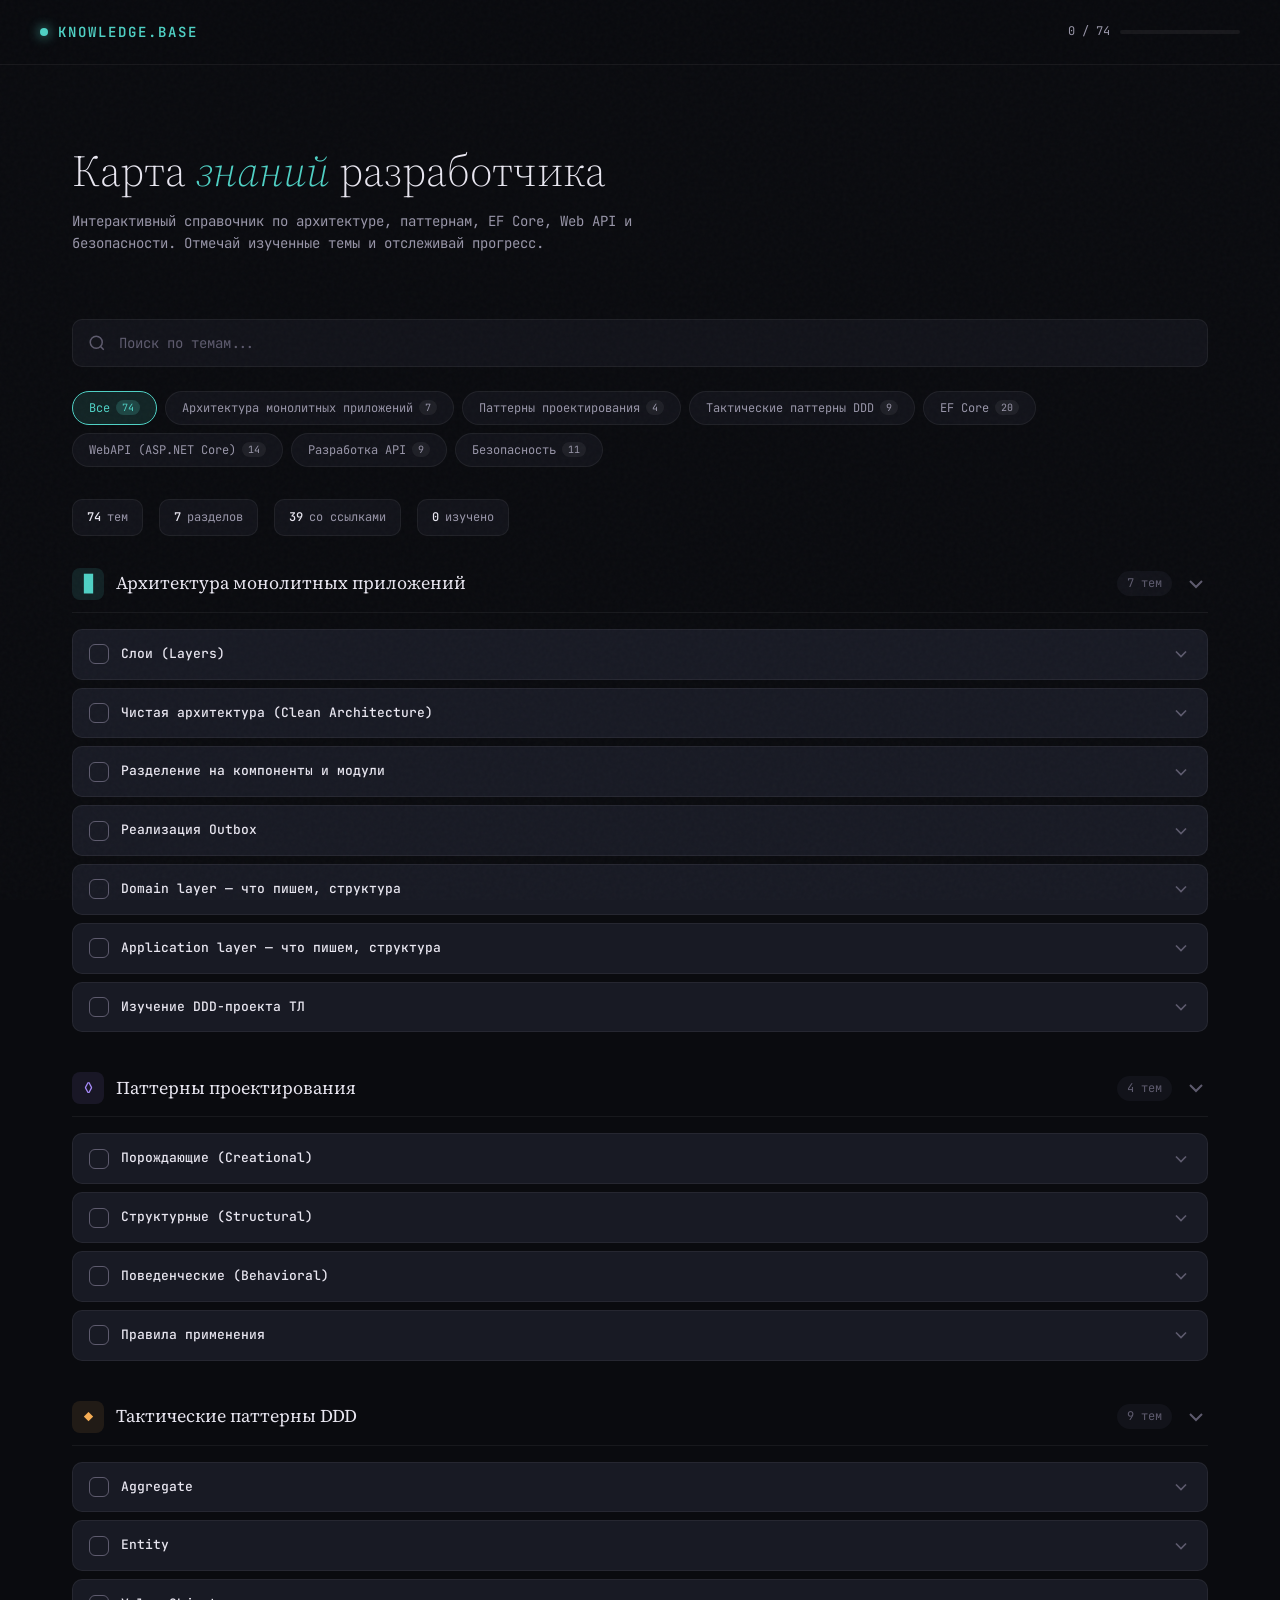
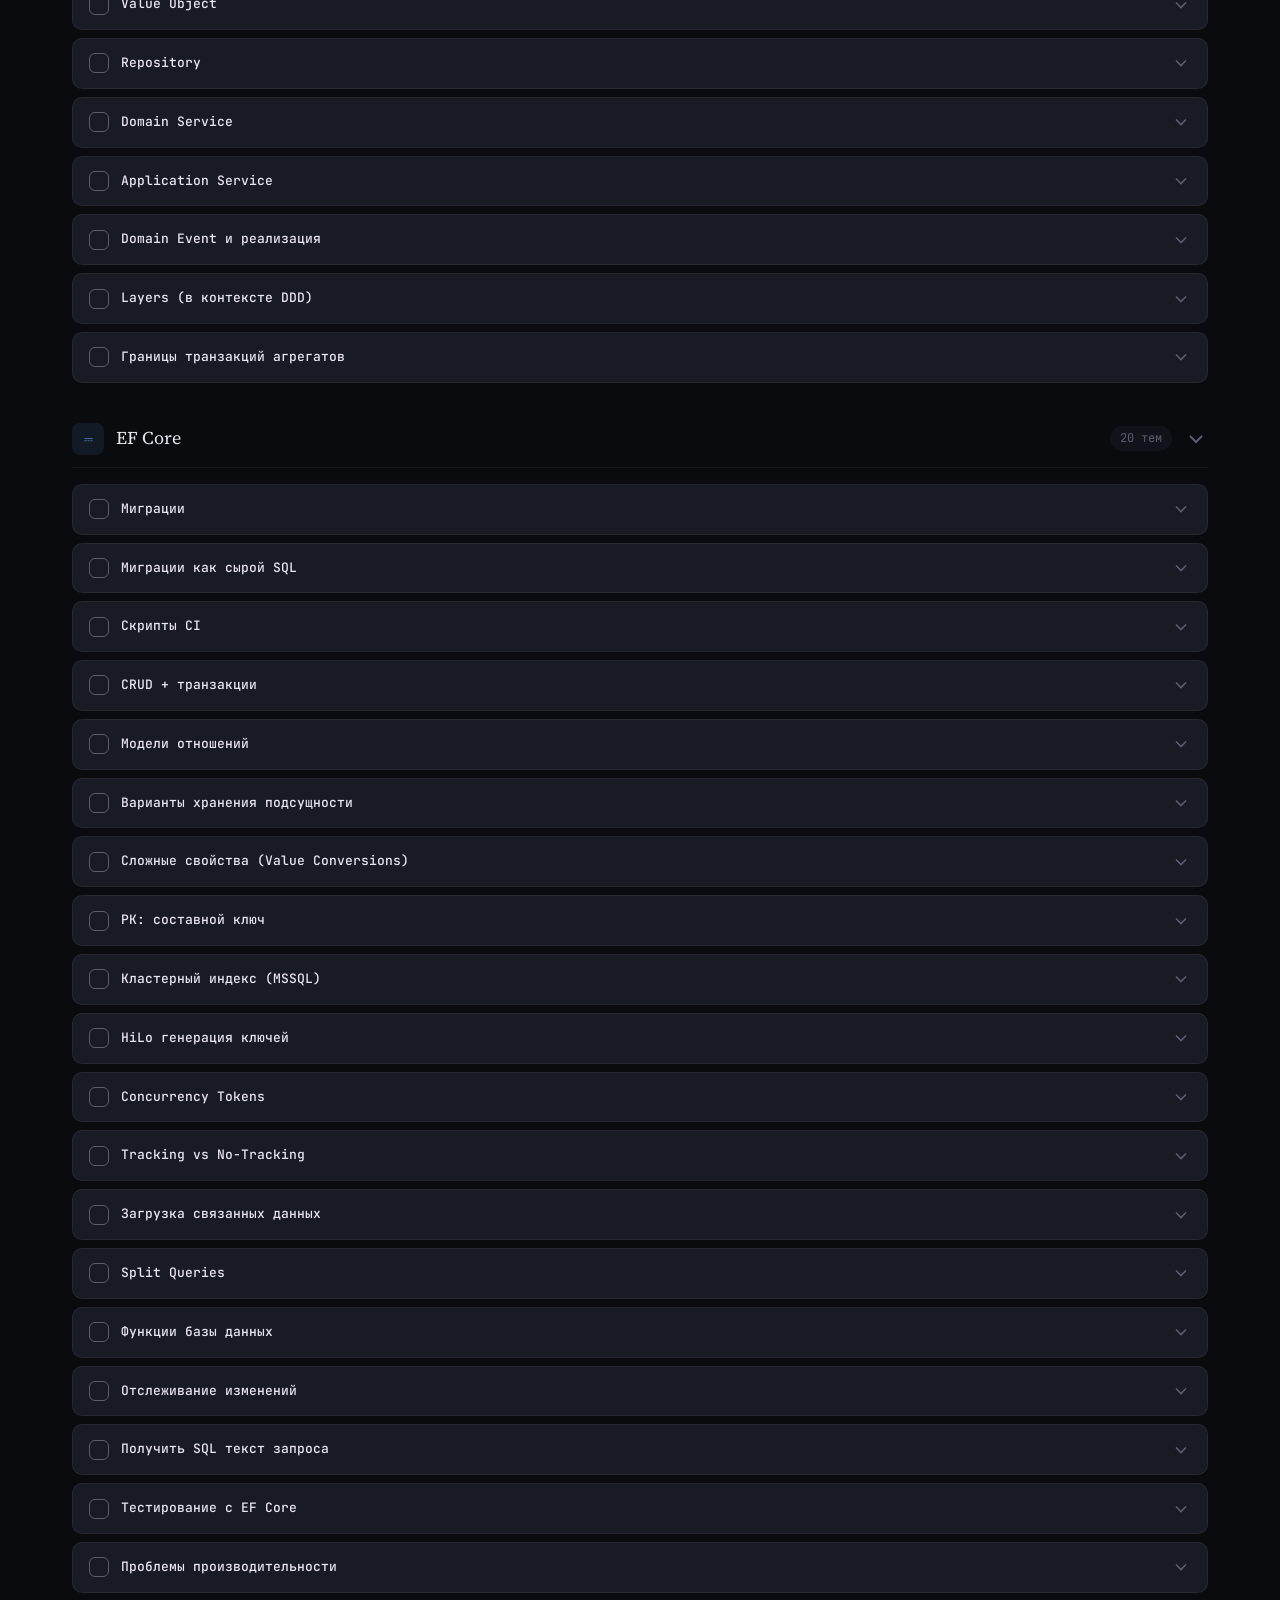
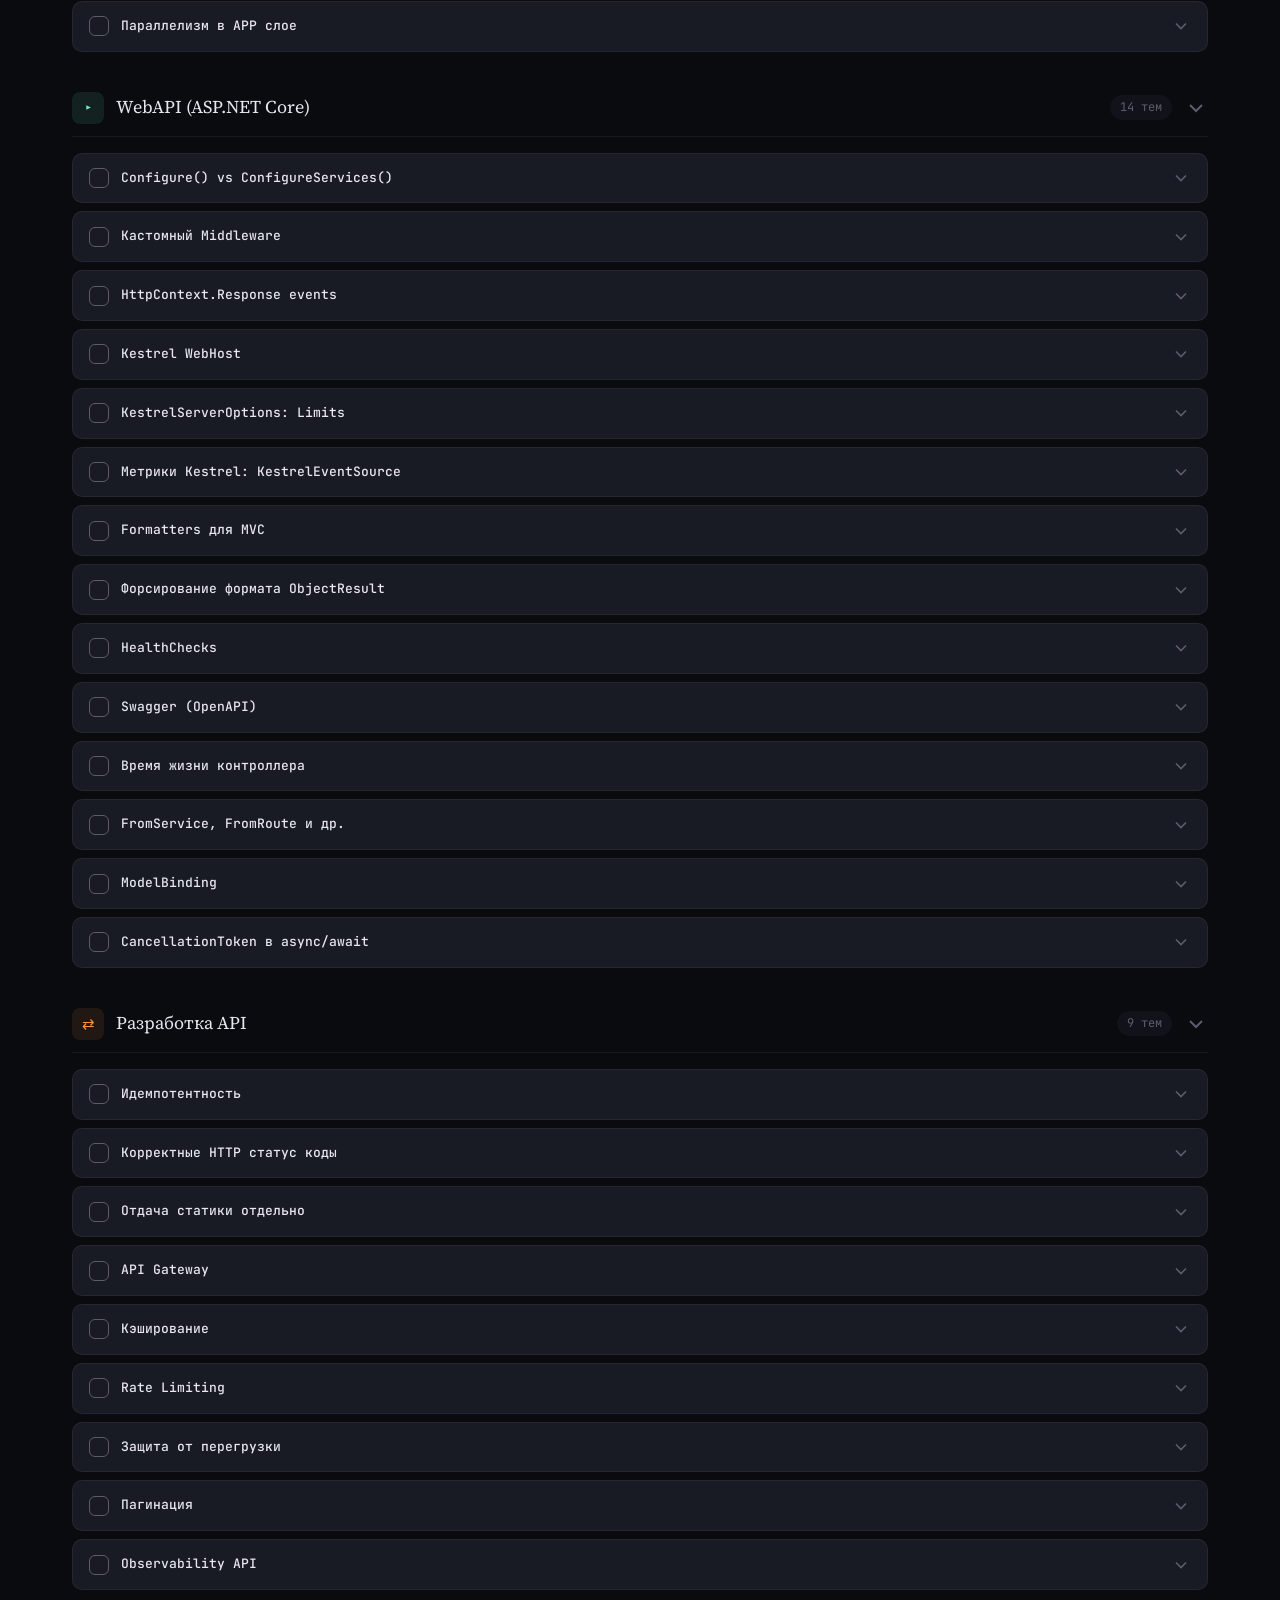
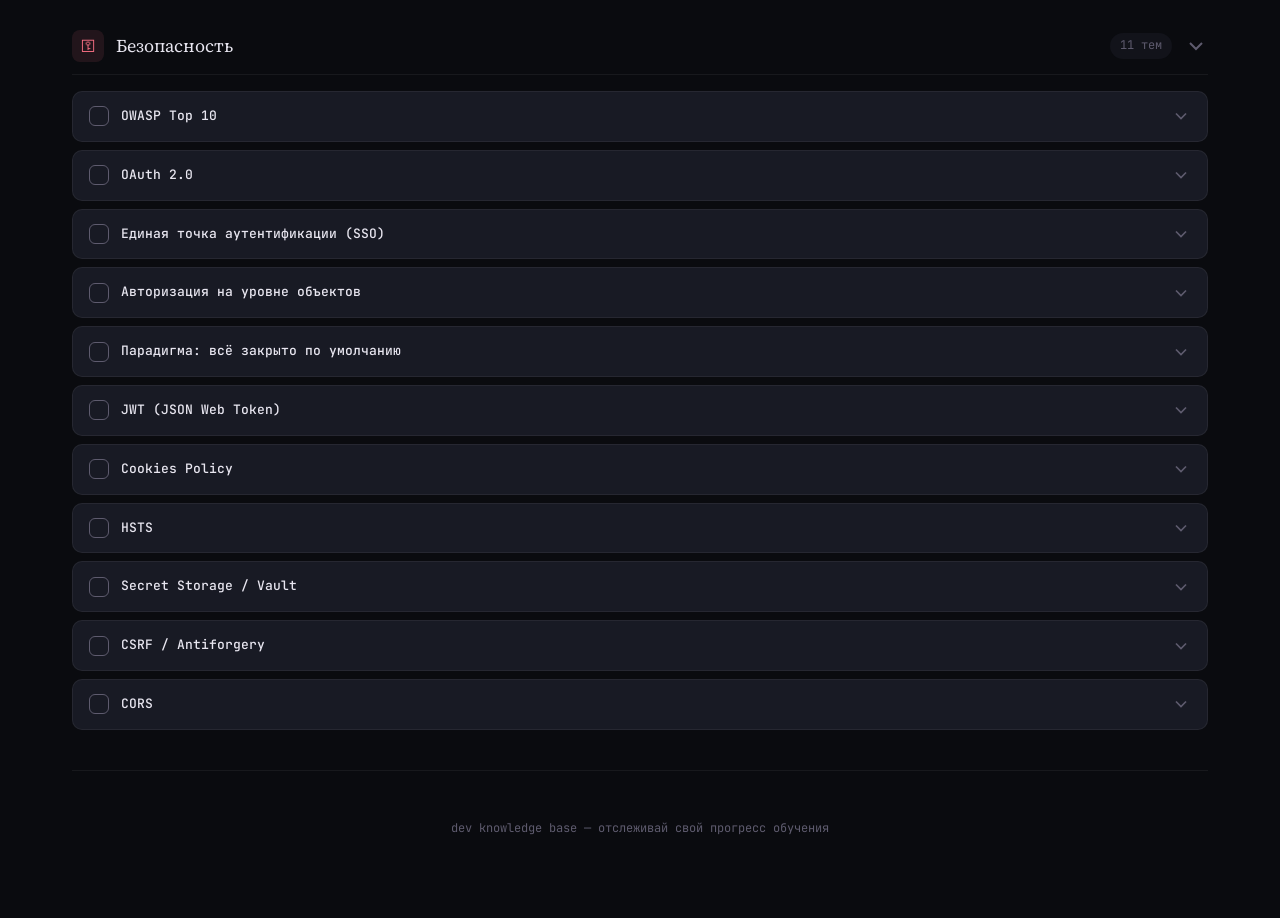
==== index.html @ ef8344ae "Initial commit: add index.html" ====
<!DOCTYPE html>
<html lang="ru">
<head>
<meta charset="UTF-8">
<meta name="viewport" content="width=device-width, initial-scale=1.0">
<title>Dev Knowledge Base</title>
<link href="https://fonts.googleapis.com/css2?family=JetBrains+Mono:wght@300;400;500;600&family=Source+Serif+4:ital,wght@0,300;0,400;0,600;1,400&display=swap" rel="stylesheet">
<style>
*,*::before,*::after{box-sizing:border-box;margin:0;padding:0}
:root {
  --bg-deep: #0a0b0f;
  --bg-surface: #12131a;
  --bg-card: #181a24;
  --bg-card-hover: #1e2030;
  --bg-elevated: #242638;
  --text-primary: #e8e6f0;
  --text-secondary: #9895a8;
  --text-muted: #5e5b6e;
  --accent-cyan: #4fd1c5;
  --accent-cyan-dim: rgba(79,209,197,0.12);
  --accent-amber: #f6ad55;
  --accent-amber-dim: rgba(246,173,85,0.10);
  --accent-violet: #a78bfa;
  --accent-violet-dim: rgba(167,139,250,0.10);
  --accent-rose: #fb7185;
  --accent-rose-dim: rgba(251,113,133,0.10);
  --accent-blue: #60a5fa;
  --accent-blue-dim: rgba(96,165,250,0.10);
  --accent-green: #6ee7b7;
  --accent-green-dim: rgba(110,231,183,0.10);
  --accent-orange: #fb923c;
  --accent-orange-dim: rgba(251,146,60,0.10);
  --border: rgba(255,255,255,0.06);
  --border-accent: rgba(255,255,255,0.10);
  --radius: 10px;
  --radius-lg: 16px;
  --font-mono: 'JetBrains Mono', monospace;
  --font-serif: 'Source Serif 4', Georgia, serif;
}
html { scroll-behavior: smooth; }
body {
  font-family: var(--font-mono);
  background: var(--bg-deep);
  color: var(--text-primary);
  line-height: 1.6;
  min-height: 100vh;
  -webkit-font-smoothing: antialiased;
}
::selection { background: rgba(79,209,197,0.3); }
a { color: var(--accent-cyan); text-decoration: none; transition: color 0.2s; }
a:hover { color: #7ee8df; text-decoration: underline; }

.grain {
  position: fixed; top: 0; left: 0; width: 100%; height: 100%;
  pointer-events: none; z-index: 9999; opacity: 0.025;
  background-image: url("data:image/svg+xml,%3Csvg viewBox='0 0 256 256' xmlns='http://www.w3.org/2000/svg'%3E%3Cfilter id='n'%3E%3CfeTurbulence type='fractalNoise' baseFrequency='0.9' numOctaves='4' stitchTiles='stitch'/%3E%3C/filter%3E%3Crect width='100%25' height='100%25' filter='url(%23n)'/%3E%3C/svg%3E");
}

.header {
  position: sticky; top: 0; z-index: 100;
  background: rgba(10,11,15,0.85);
  backdrop-filter: blur(20px);
  border-bottom: 1px solid var(--border);
  padding: 0 2rem;
}
.header-inner {
  max-width: 1200px; margin: 0 auto;
  display: flex; align-items: center; justify-content: space-between;
  height: 64px;
}
.logo {
  font-size: 14px; font-weight: 600; letter-spacing: 2px; text-transform: uppercase;
  color: var(--accent-cyan);
  display: flex; align-items: center; gap: 10px;
}
.logo-dot {
  width: 8px; height: 8px; border-radius: 50%;
  background: var(--accent-cyan);
  box-shadow: 0 0 12px var(--accent-cyan);
  animation: pulse 2s ease-in-out infinite;
}
@keyframes pulse { 0%,100%{opacity:1} 50%{opacity:0.4} }

.progress-bar {
  display: flex; align-items: center; gap: 10px; font-size: 12px; color: var(--text-secondary);
}
.progress-track {
  width: 120px; height: 4px; background: var(--border); border-radius: 2px; overflow: hidden;
}
.progress-fill {
  height: 100%; background: var(--accent-cyan); border-radius: 2px;
  transition: width 0.4s cubic-bezier(0.16,1,0.3,1);
}

.container { max-width: 1200px; margin: 0 auto; padding: 2rem; }

.hero {
  padding: 3rem 0 2rem;
  position: relative;
}
.hero h1 {
  font-family: var(--font-serif);
  font-size: clamp(28px, 5vw, 44px);
  font-weight: 300;
  color: var(--text-primary);
  line-height: 1.2;
  margin-bottom: 0.75rem;
}
.hero h1 em {
  font-style: italic;
  color: var(--accent-cyan);
}
.hero p {
  font-size: 14px;
  color: var(--text-secondary);
  max-width: 560px;
}

.search-wrap {
  margin: 2rem 0 1.5rem;
  position: relative;
}
.search-wrap svg {
  position: absolute; left: 16px; top: 50%; transform: translateY(-50%);
  width: 18px; height: 18px; color: var(--text-muted);
}
.search-input {
  width: 100%; padding: 14px 16px 14px 46px;
  background: var(--bg-surface);
  border: 1px solid var(--border);
  border-radius: var(--radius);
  color: var(--text-primary);
  font-family: var(--font-mono);
  font-size: 14px;
  outline: none;
  transition: border-color 0.2s, box-shadow 0.2s;
}
.search-input::placeholder { color: var(--text-muted); }
.search-input:focus {
  border-color: rgba(79,209,197,0.4);
  box-shadow: 0 0 0 3px rgba(79,209,197,0.08);
}

.filters {
  display: flex; flex-wrap: wrap; gap: 8px;
  margin-bottom: 2rem;
}
.filter-btn {
  padding: 8px 16px;
  background: var(--bg-surface);
  border: 1px solid var(--border);
  border-radius: 100px;
  color: var(--text-secondary);
  font-family: var(--font-mono);
  font-size: 12px;
  cursor: pointer;
  transition: all 0.25s;
  display: flex; align-items: center; gap: 6px;
  user-select: none;
}
.filter-btn:hover { border-color: var(--border-accent); color: var(--text-primary); background: var(--bg-card); }
.filter-btn.active { border-color: var(--accent-cyan); color: var(--accent-cyan); background: var(--accent-cyan-dim); }
.filter-count {
  font-size: 10px;
  padding: 1px 6px;
  border-radius: 100px;
  background: rgba(255,255,255,0.06);
}
.filter-btn.active .filter-count { background: rgba(79,209,197,0.2); }

.stats-bar {
  display: flex; gap: 1rem; margin-bottom: 2rem; flex-wrap: wrap;
}
.stat-chip {
  padding: 8px 14px;
  background: var(--bg-surface);
  border: 1px solid var(--border);
  border-radius: var(--radius);
  font-size: 12px;
  color: var(--text-secondary);
  display: flex; align-items: center; gap: 6px;
}
.stat-chip strong { color: var(--text-primary); font-weight: 500; }

.section {
  margin-bottom: 2.5rem;
  animation: fadeUp 0.5s ease both;
}
@keyframes fadeUp { from { opacity: 0; transform: translateY(16px); } to { opacity: 1; transform: translateY(0); } }

.section-header {
  display: flex; align-items: center; gap: 12px;
  margin-bottom: 1rem;
  padding-bottom: 0.75rem;
  border-bottom: 1px solid var(--border);
  cursor: pointer;
  user-select: none;
}
.section-icon {
  width: 32px; height: 32px; border-radius: 8px;
  display: flex; align-items: center; justify-content: center;
  font-size: 15px;
  flex-shrink: 0;
}
.section-title {
  font-family: var(--font-serif);
  font-size: 18px;
  font-weight: 400;
  color: var(--text-primary);
  flex: 1;
}
.section-count {
  font-size: 12px; color: var(--text-muted);
  background: var(--bg-surface);
  padding: 3px 10px;
  border-radius: 100px;
}
.section-toggle {
  width: 24px; height: 24px;
  color: var(--text-muted);
  transition: transform 0.3s;
}
.section.collapsed .section-toggle { transform: rotate(-90deg); }
.section.collapsed .section-body { display: none; }

.card {
  background: var(--bg-card);
  border: 1px solid var(--border);
  border-radius: var(--radius);
  margin-bottom: 8px;
  overflow: hidden;
  transition: all 0.25s;
  position: relative;
}
.card::before {
  content: '';
  position: absolute; left: 0; top: 0; bottom: 0;
  width: 3px;
  border-radius: 3px 0 0 3px;
  opacity: 0;
  transition: opacity 0.25s;
}
.card:hover { border-color: var(--border-accent); background: var(--bg-card-hover); }
.card:hover::before { opacity: 1; }
.card.learned { opacity: 0.55; }
.card.learned:hover { opacity: 0.85; }

.card-header {
  display: flex; align-items: center; gap: 12px;
  padding: 14px 16px;
  cursor: pointer;
  user-select: none;
}
.card-check {
  width: 20px; height: 20px; border-radius: 6px;
  border: 1.5px solid var(--text-muted);
  display: flex; align-items: center; justify-content: center;
  flex-shrink: 0;
  cursor: pointer;
  transition: all 0.2s;
}
.card-check:hover { border-color: var(--accent-cyan); }
.card.learned .card-check {
  background: var(--accent-cyan);
  border-color: var(--accent-cyan);
}
.card-check svg { width: 12px; height: 12px; color: var(--bg-deep); opacity: 0; }
.card.learned .card-check svg { opacity: 1; }

.card-topic {
  flex: 1;
  font-size: 13px;
  font-weight: 500;
  color: var(--text-primary);
}
.card.learned .card-topic { text-decoration: line-through; color: var(--text-muted); }

.card-expand {
  width: 20px; height: 20px; color: var(--text-muted);
  transition: transform 0.3s;
  flex-shrink: 0;
}
.card.open .card-expand { transform: rotate(180deg); }

.card-body {
  display: none;
  padding: 0 16px 16px 48px;
  font-size: 13px;
  color: var(--text-secondary);
  line-height: 1.8;
}
.card.open .card-body { display: block; animation: fadeIn 0.25s ease; }
@keyframes fadeIn { from { opacity: 0; } to { opacity: 1; } }

.card-body a {
  display: inline-flex; align-items: center; gap: 4px;
  padding: 2px 0;
  font-size: 12px;
  border-bottom: 1px dashed rgba(79,209,197,0.3);
}
.card-body a:hover { border-bottom-style: solid; text-decoration: none; }

.empty-state {
  text-align: center; padding: 4rem 2rem;
  color: var(--text-muted); font-size: 14px;
}
.empty-state span { font-size: 32px; display: block; margin-bottom: 1rem; filter: grayscale(1); }

.footer {
  text-align: center;
  padding: 3rem 2rem;
  font-size: 12px;
  color: var(--text-muted);
  border-top: 1px solid var(--border);
  margin-top: 2rem;
}

.color-cyan { --sec-color: var(--accent-cyan); --sec-dim: var(--accent-cyan-dim); }
.color-amber { --sec-color: var(--accent-amber); --sec-dim: var(--accent-amber-dim); }
.color-violet { --sec-color: var(--accent-violet); --sec-dim: var(--accent-violet-dim); }
.color-rose { --sec-color: var(--accent-rose); --sec-dim: var(--accent-rose-dim); }
.color-blue { --sec-color: var(--accent-blue); --sec-dim: var(--accent-blue-dim); }
.color-green { --sec-color: var(--accent-green); --sec-dim: var(--accent-green-dim); }
.color-orange { --sec-color: var(--accent-orange); --sec-dim: var(--accent-orange-dim); }

.section-icon { background: var(--sec-dim); color: var(--sec-color); }
.card::before { background: var(--sec-color); }
.filter-btn[data-color].active { border-color: var(--sec-color); color: var(--sec-color); }

@media (max-width: 640px) {
  .container { padding: 1rem; }
  .header { padding: 0 1rem; }
  .hero { padding: 2rem 0 1rem; }
  .card-body { padding-left: 16px; }
  .stats-bar { gap: 0.5rem; }
}
</style>
</head>
<body>

<div class="grain"></div>

<header class="header">
  <div class="header-inner">
    <div class="logo">
      <div class="logo-dot"></div>
      knowledge.base
    </div>
    <div class="progress-bar">
      <span id="progress-text">0 / 64</span>
      <div class="progress-track"><div class="progress-fill" id="progress-fill" style="width:0%"></div></div>
    </div>
  </div>
</header>

<div class="container">
  <div class="hero">
    <h1>Карта <em>знаний</em> разработчика</h1>
    <p>Интерактивный справочник по архитектуре, паттернам, EF&nbsp;Core, Web&nbsp;API и безопасности. Отмечай изученные темы и отслеживай прогресс.</p>
  </div>

  <div class="search-wrap">
    <svg viewBox="0 0 24 24" fill="none" stroke="currentColor" stroke-width="2"><circle cx="11" cy="11" r="8"/><path d="m21 21-4.3-4.3"/></svg>
    <input class="search-input" type="text" id="search" placeholder="Поиск по темам..." autocomplete="off">
  </div>

  <div class="filters" id="filters"></div>

  <div class="stats-bar" id="stats-bar"></div>

  <div id="sections"></div>

  <div class="empty-state" id="empty" style="display:none">
    <span>&#128269;</span>
    Ничего не найдено. Попробуй другой запрос.
  </div>

  <div class="footer">
    dev knowledge base &mdash; отслеживай свой прогресс обучения
  </div>
</div>

<script>
const DATA = [
  {
    id: "arch", title: "Архитектура монолитных приложений", icon: "&#9608;", color: "cyan",
    rows: [
      { topic: "Слои (Layers)", desc: "Разделение приложения на слои: Presentation, Application, Domain, Infrastructure. Каждый слой имеет чёткую ответственность. Зависимости направлены внутрь (Dependency Rule).", links: [{t: "The Clean Architecture — Uncle Bob", u: "https://blog.cleancoder.com/uncle-bob/2012/08/13/the-clean-architecture.html"}] },
      { topic: "Чистая архитектура (Clean Architecture)", desc: "Архитектурный паттерн Роберта Мартина: независимость от фреймворков, UI, БД. Ядро — бизнес-логика, внешние слои — инфраструктура. Ключевой принцип — Dependency Inversion.", links: [{t: "Clean Architecture — оригинал", u: "https://blog.cleancoder.com/uncle-bob/2012/08/13/the-clean-architecture.html"}] },
      { topic: "Разделение на компоненты и модули", desc: "Группировка кода по фичам или bounded context. Варианты: by layer, by feature, by feature + layer (модульный монолит). Позволяет независимо развивать части системы.", links: [] },
      { topic: "Реализация Outbox", desc: "Transactional Outbox pattern: запись событий в таблицу outbox в той же транзакции, что и бизнес-данные. Отдельный процесс читает outbox и публикует события. Гарантирует at-least-once доставку.", links: [{t: "microservices.io — Outbox", u: "https://microservices.io/patterns/data/transactional-outbox.html"}] },
      { topic: "Domain layer — что пишем, структура", desc: "Entities, Value Objects, Domain Services, Domain Events, Aggregates, Specifications. Папки: Entities/, ValueObjects/, Services/, Events/, Exceptions/. Никаких зависимостей на инфраструктуру.", links: [] },
      { topic: "Application layer — что пишем, структура", desc: "Use Cases / Command & Query Handlers, DTOs, Interfaces репозиториев, Application Services, Validators. Папки: UseCases/ (или Commands/, Queries/), DTOs/, Interfaces/, Services/. Оркестрация доменной логики.", links: [] },
      { topic: "Изучение DDD-проекта ТЛ", desc: "Досконально разобрать один реальный проект: структура папок, принципы группировки, как реализованы агрегаты, события, слои. Составить карту зависимостей между модулями.", links: [] }
    ]
  },
  {
    id: "patterns", title: "Паттерны проектирования", icon: "&#9674;", color: "violet",
    rows: [
      { topic: "Порождающие (Creational)", desc: "Factory Method, Abstract Factory, Builder, Singleton, Prototype. Когда применять: сложное создание объектов, управление жизненным циклом.", links: [{t: "refactoring.guru — порождающие", u: "https://refactoring.guru/ru/design-patterns/creational-patterns"}] },
      { topic: "Структурные (Structural)", desc: "Adapter, Bridge, Composite, Decorator, Facade, Proxy. Когда применять: интеграция несовместимых интерфейсов, добавление поведения без наследования.", links: [{t: "refactoring.guru — структурные", u: "https://refactoring.guru/ru/design-patterns/structural-patterns"}] },
      { topic: "Поведенческие (Behavioral)", desc: "Strategy, Observer, Command, Mediator, Chain of Responsibility, Template Method, State. Когда применять: гибкая замена алгоритмов, событийное взаимодействие.", links: [{t: "refactoring.guru — поведенческие", u: "https://refactoring.guru/ru/design-patterns/behavioral-patterns"}] },
      { topic: "Правила применения", desc: "Выработать для каждого паттерна: когда стоит применять, когда НЕ стоит и почему. Антипаттерны: overengineering, Singleton abuse, God Object.", links: [] }
    ]
  },
  {
    id: "ddd", title: "Тактические паттерны DDD", icon: "&#9670;", color: "amber",
    rows: [
      { topic: "Aggregate", desc: "Кластер связанных объектов с единой точкой входа (Aggregate Root). Гарантирует консистентность внутри границ. Изменения — только через root.", links: [] },
      { topic: "Entity", desc: "Объект с уникальной идентичностью (ID). Равенство определяется по ID, а не по значениям полей. Имеет жизненный цикл.", links: [] },
      { topic: "Value Object", desc: "Объект без идентичности. Равенство по значениям всех полей. Immutable. Примеры: Money, Address, Email.", links: [] },
      { topic: "Repository", desc: "Абстракция для доступа к агрегатам. Скрывает детали хранения. Интерфейс в Domain, реализация в Infrastructure.", links: [] },
      { topic: "Domain Service", desc: "Логика, не принадлежащая ни одному Entity/VO. Работает с несколькими агрегатами. Stateless.", links: [] },
      { topic: "Application Service", desc: "Оркестрация use case: получить агрегат из репозитория, вызвать бизнес-метод, сохранить. Не содержит бизнес-логику.", links: [] },
      { topic: "Domain Event и реализация", desc: "Фиксация факта изменения в домене. Публикация через MediatR, in-process шину или Outbox. Подписчики — в Application или Infrastructure слое.", links: [] },
      { topic: "Layers (в контексте DDD)", desc: "Domain → Application → Infrastructure → Presentation. Domain не зависит ни от кого. Application знает Domain. Infrastructure реализует интерфейсы Domain/Application.", links: [] },
      { topic: "Границы транзакций агрегатов", desc: "Один агрегат = одна транзакция. Смешивать изменения разных агрегатов в одной транзакции нежелательно. Eventual consistency между агрегатами через Domain Events.", links: [] }
    ]
  },
  {
    id: "efcore", title: "EF Core", icon: "&#9107;", color: "blue",
    rows: [
      { topic: "Миграции", desc: "Code-first миграции: Add-Migration, Update-Database. Связь с CI/CD: генерация SQL-скриптов (dotnet ef migrations script).", links: [{t: "docs — миграции", u: "https://learn.microsoft.com/ru-ru/ef/core/managing-schemas/migrations/"}] },
      { topic: "Миграции как сырой SQL", desc: "migrationBuilder.Sql(\"...\") в методе Up()/Down(). Для сложных DDL/DML, которые EF не умеет генерировать автоматически.", links: [] },
      { topic: "Скрипты CI", desc: "dotnet ef migrations script --idempotent для генерации безопасных скриптов. Интеграция в pipeline: генерация → ревью → применение.", links: [] },
      { topic: "CRUD + транзакции", desc: "SaveChanges() — неявная транзакция. Для нескольких таблиц: Database.BeginTransaction(), Commit(), Rollback().", links: [{t: "docs — транзакции", u: "https://learn.microsoft.com/ru-ru/ef/core/saving/transactions"}] },
      { topic: "Модели отношений", desc: "One-to-One, One-to-Many, Many-to-Many. Конфигурация через Fluent API или Data Annotations. Navigation properties.", links: [{t: "docs — relationships", u: "https://learn.microsoft.com/ru-ru/ef/core/modeling/relationships"}] },
      { topic: "Варианты хранения подсущности", desc: "Owned Types (OwnsOne/OwnsMany), Table Splitting, TPH, TPT, TPC.", links: [] },
      { topic: "Сложные свойства (Value Conversions)", desc: "HasConversion() — преобразование типов при чтении/записи. ValueComparer — настройка сравнения для change tracking.", links: [{t: "docs — value conversions", u: "https://learn.microsoft.com/ru-ru/ef/core/modeling/value-conversions"}] },
      { topic: "PK: составной ключ", desc: "HasKey(e => new { e.Key1, e.Key2 }) через Fluent API. Ограничения: нет автогенерации для составных ключей.", links: [] },
      { topic: "Кластерный индекс (MSSQL)", desc: "По умолчанию PK = кластерный индекс. Можно переопределить: IsClustered(false) для PK, создать кластерный на другом столбце.", links: [] },
      { topic: "HiLo генерация ключей", desc: "UseHiLo() — получение блоков ID из последовательности в БД. Меньше round-trips, ID известен до INSERT.", links: [{t: "docs — generated properties", u: "https://learn.microsoft.com/ru-ru/ef/core/modeling/generated-properties"}] },
      { topic: "Concurrency Tokens", desc: "IsConcurrencyToken() или [ConcurrencyCheck]. Rowversion/Timestamp. EF проверяет значение при UPDATE, бросает DbUpdateConcurrencyException.", links: [{t: "docs — concurrency", u: "https://learn.microsoft.com/ru-ru/ef/core/saving/concurrency"}] },
      { topic: "Tracking vs No-Tracking", desc: "AsNoTracking() — без отслеживания, быстрее для read-only. С отслеживанием — EF следит за изменениями для SaveChanges(). AsNoTrackingWithIdentityResolution() — компромисс.", links: [{t: "docs — tracking", u: "https://learn.microsoft.com/ru-ru/ef/core/querying/tracking"}] },
      { topic: "Загрузка связанных данных", desc: "Eager (Include/ThenInclude), Explicit (Entry().Collection().Load()), Lazy (прокси). Eager для известных графов, Lazy — осторожно (N+1).", links: [{t: "docs — related data", u: "https://learn.microsoft.com/ru-ru/ef/core/querying/related-data/"}] },
      { topic: "Split Queries", desc: "AsSplitQuery() — разбивает один запрос с Include на несколько SQL-запросов. Избегает cartesian explosion.", links: [{t: "docs — split queries", u: "https://learn.microsoft.com/ru-ru/ef/core/querying/single-split-queries"}] },
      { topic: "Функции базы данных", desc: "DbFunction, HasDbFunction() — маппинг C# методов на SQL-функции. Для использования серверных функций в LINQ.", links: [{t: "docs — db functions", u: "https://learn.microsoft.com/ru-ru/ef/core/querying/database-functions"}] },
      { topic: "Отслеживание изменений", desc: "Snapshot (по умолчанию), Notification (INotifyPropertyChanged), Proxy. Snapshot — сравнивает при DetectChanges(). Notification — реагирует на события.", links: [{t: "docs — change tracking", u: "https://learn.microsoft.com/ru-ru/ef/core/change-tracking/"}] },
      { topic: "Получить SQL текст запроса", desc: "ToQueryString() — возвращает SQL до выполнения. Logging через ILoggerFactory. EnableSensitiveDataLogging() для параметров.", links: [] },
      { topic: "Тестирование с EF Core", desc: "In-Memory провайдер (ограничен), SQLite in-memory (ближе к реальности), Testcontainers (реальная БД).", links: [{t: "docs — testing", u: "https://learn.microsoft.com/ru-ru/ef/core/testing/"}] },
      { topic: "Проблемы производительности", desc: "N+1, cartesian explosion, неиспользуемые Include, отсутствие индексов, tracking overhead. Решения: AsSplitQuery, AsNoTracking, проекции, raw SQL.", links: [{t: "docs — performance", u: "https://learn.microsoft.com/ru-ru/ef/core/performance/"}] },
      { topic: "Параллелизм в APP слое", desc: "Нельзя использовать один DbContext параллельно. Создавать отдельный DbContext через IDbContextFactory. Task.WhenAll для параллельных запросов.", links: [] }
    ]
  },
  {
    id: "webapi", title: "WebAPI (ASP.NET Core)", icon: "&#9656;", color: "green",
    rows: [
      { topic: "Configure() vs ConfigureServices()", desc: "ConfigureServices() — регистрация зависимостей в DI. Configure() — настройка HTTP-пайплайна (middleware). В .NET 6+ — builder.Services и app.", links: [{t: "docs — startup", u: "https://learn.microsoft.com/ru-ru/aspnet/core/fundamentals/startup"}] },
      { topic: "Кастомный Middleware", desc: "app.Use(), app.Map(), или класс с InvokeAsync(HttpContext). Добавление через app.UseMiddleware<T>(). Порядок регистрации = порядок выполнения.", links: [{t: "docs — middleware", u: "https://learn.microsoft.com/ru-ru/aspnet/core/fundamentals/middleware/"}] },
      { topic: "HttpContext.Response events", desc: "OnStarting — перед отправкой заголовков (можно модифицировать headers). OnCompleted — после полной отправки ответа (cleanup).", links: [{t: "docs — HttpResponse", u: "https://learn.microsoft.com/ru-ru/dotnet/api/microsoft.aspnetcore.http.httpresponse"}] },
      { topic: "Kestrel WebHost", desc: "Кроссплатформенный веб-сервер ASP.NET Core. Работает как edge-сервер или за reverse proxy (Nginx, IIS).", links: [{t: "docs — Kestrel", u: "https://learn.microsoft.com/ru-ru/aspnet/core/fundamentals/servers/kestrel"}] },
      { topic: "KestrelServerOptions: Limits", desc: "MaxConcurrentConnections, MaxRequestBodySize, RequestHeadersTimeout, KeepAliveTimeout. AllowSynchronousIO — false по умолчанию, включение рискует thread starvation.", links: [] },
      { topic: "Метрики Kestrel: KestrelEventSource", desc: "EventSource для диагностики: connections, requests, rejected, queue length. Чтение через dotnet-counters или EventListener.", links: [{t: "docs — Kestrel diagnostics", u: "https://learn.microsoft.com/ru-ru/aspnet/core/fundamentals/servers/kestrel/diagnostics"}] },
      { topic: "Formatters для MVC", desc: "Input/Output formatters: JSON (System.Text.Json / Newtonsoft), XML, custom. Настройка через AddControllers().AddJsonOptions().", links: [{t: "docs — formatting", u: "https://learn.microsoft.com/ru-ru/aspnet/core/web-api/advanced/formatting"}] },
      { topic: "Форсирование формата ObjectResult", desc: "Produces(\"application/json\"), [FormatFilter], Content negotiation. Для конкретного action: return new ObjectResult(data) { ContentTypes = ... }.", links: [] },
      { topic: "HealthChecks", desc: "AddHealthChecks().AddCheck<T>(), MapHealthChecks(\"/health\"). Liveness, readiness probes. UI: AspNetCore.HealthChecks.UI.", links: [{t: "docs — health checks", u: "https://learn.microsoft.com/ru-ru/aspnet/core/host-and-deploy/health-checks"}] },
      { topic: "Swagger (OpenAPI)", desc: "Swashbuckle или NSwag. AddSwaggerGen(), UseSwagger(), UseSwaggerUI(). Аннотации: [ProducesResponseType], XML-комментарии.", links: [{t: "docs — Swagger", u: "https://learn.microsoft.com/ru-ru/aspnet/core/tutorials/getting-started-with-swashbuckle"}] },
      { topic: "Время жизни контроллера", desc: "По умолчанию Transient — создаётся на каждый запрос. Все зависимости контроллера должны быть совместимы по lifetime.", links: [] },
      { topic: "FromService, FromRoute и др.", desc: "[FromServices] — из DI. [FromRoute] — из URL. [FromHeader] — из HTTP header. [FromBody] — из тела запроса. [FromQuery] — из query string.", links: [{t: "docs — model binding", u: "https://learn.microsoft.com/ru-ru/aspnet/core/mvc/models/model-binding"}] },
      { topic: "ModelBinding", desc: "Привязка HTTP-данных к параметрам action. Порядок: FormValues → Route → QueryString. Custom model binders через IModelBinder.", links: [] },
      { topic: "CancellationToken в async/await", desc: "Передавать CancellationToken в async-методы контроллера. При отмене запроса — прерывание операции. Проброс в EF, HttpClient и т.д.", links: [] }
    ]
  },
  {
    id: "api", title: "Разработка API", icon: "&#8644;", color: "orange",
    rows: [
      { topic: "Идемпотентность", desc: "Повторный вызов с теми же параметрами даёт тот же результат. Idempotency-Key в заголовке. GET, PUT, DELETE — идемпотентны. POST — требует реализации.", links: [{t: "Habr — идемпотентность (Яндекс)", u: "https://habr.com/ru/company/yandex/blog/442762/"}] },
      { topic: "Корректные HTTP статус коды", desc: "2xx — успех, 3xx — перенаправление, 4xx — ошибка клиента, 5xx — ошибка сервера. 200, 201, 204, 400, 404, 409, 422.", links: [] },
      { topic: "Отдача статики отдельно", desc: "Статические файлы через CDN или отдельный сервер. Не нагружать application server статикой.", links: [] },
      { topic: "API Gateway", desc: "Отделение Gateway (маршрутизация, аутентификация, rate limiting) от сервисов с бизнес-логикой. Ocelot, YARP, Kong, Nginx.", links: [{t: "docs — API Gateway pattern", u: "https://learn.microsoft.com/ru-ru/azure/architecture/microservices/design/gateway"}] },
      { topic: "Кэширование", desc: "Response caching, distributed cache (Redis), ETag/If-None-Match, Cache-Control headers. Снижает нагрузку на сервер и БД.", links: [] },
      { topic: "Rate Limiting", desc: "Fixed window, sliding window, token bucket. ASP.NET Core: AddRateLimiter().", links: [{t: "Habr — Rate Limiting", u: "https://habr.com/ru/post/448438/"}] },
      { topic: "Защита от перегрузки", desc: "Circuit breaker (Polly), bulkhead isolation, timeout policies, backpressure. Graceful degradation при пиковых нагрузках.", links: [] },
      { topic: "Пагинация", desc: "Offset-based (skip/take), cursor-based (continuation token). Cursor стабильнее при изменениях данных.", links: [{t: "phauer.com — continuation token", u: "https://phauer.com/2018/web-api-pagination-timestamp-id-continuation-token/"}] },
      { topic: "Observability API", desc: "Метрики (Prometheus, Grafana), логирование (Serilog, ELK), трейсинг (OpenTelemetry, Jaeger). Мониторинг latency, error rate, throughput.", links: [] }
    ]
  },
  {
    id: "security", title: "Безопасность", icon: "&#9919;", color: "rose",
    rows: [
      { topic: "OWASP Top 10", desc: "Injection, Broken Auth, XSS, Insecure Direct Object Ref, Security Misconfiguration и другие основные уязвимости веб-приложений.", links: [{t: "owasp.org — Top 10", u: "https://owasp.org/www-project-top-ten/"}] },
      { topic: "OAuth 2.0", desc: "Протокол авторизации: Authorization Code, Client Credentials, Implicit (deprecated), PKCE. Разделение ролей: Resource Owner, Client, Auth Server, Resource Server.", links: [{t: "Habr — OAuth 2.0", u: "https://habr.com/ru/company/dataart/blog/311376/"}] },
      { topic: "Единая точка аутентификации (SSO)", desc: "Один Identity Provider для всех сервисов. Централизованное управление. IdentityServer, Keycloak, Auth0.", links: [] },
      { topic: "Авторизация на уровне объектов", desc: "Проверка прав не только на endpoint, но и на конкретный объект: может ли user_42 редактировать order_123? Resource-based authorization.", links: [] },
      { topic: "Парадигма: всё закрыто по умолчанию", desc: "Deny by default. Доступ открывается явно через [Authorize], политики, claims. Без атрибута — endpoint закрыт.", links: [] },
      { topic: "JWT (JSON Web Token)", desc: "Формат: Header.Payload.Signature. Stateless аутентификация. Claims. Валидация подписи. Refresh tokens.", links: [{t: "jwt.io — introduction", u: "https://jwt.io/introduction"}] },
      { topic: "Cookies Policy", desc: "HttpOnly — запрет доступа из JS. Secure — только HTTPS. SameSite (Strict/Lax/None) — защита от CSRF. Path, Domain, Expires.", links: [] },
      { topic: "HSTS", desc: "HTTP Strict Transport Security. Браузер всегда использует HTTPS. Заголовок Strict-Transport-Security. Preload list.", links: [{t: "docs — HSTS", u: "https://learn.microsoft.com/ru-ru/aspnet/core/security/enforcing-ssl"}] },
      { topic: "Secret Storage / Vault", desc: "Не хранить секреты в коде. User Secrets (dev), Azure Key Vault, HashiCorp Vault, Environment Variables.", links: [{t: "docs — app secrets", u: "https://learn.microsoft.com/ru-ru/aspnet/core/security/app-secrets"}] },
      { topic: "CSRF / Antiforgery", desc: "Cross-Site Request Forgery: запрос от имени пользователя. Защита: Antiforgery tokens, SameSite cookies. [ValidateAntiForgeryToken].", links: [{t: "docs — antiforgery", u: "https://learn.microsoft.com/ru-ru/aspnet/core/security/anti-request-forgery"}] },
      { topic: "CORS", desc: "Cross-Origin Resource Sharing. Контроль доступа к API с других доменов. AddCors(), WithOrigins(). Preflight OPTIONS запросы.", links: [{t: "docs — CORS", u: "https://learn.microsoft.com/ru-ru/aspnet/core/security/cors"}] }
    ]
  }
];

const STORAGE_KEY = 'devkb_learned';
let learned = {};
try { learned = JSON.parse(localStorage.getItem(STORAGE_KEY) || '{}'); } catch(e) {}
function saveLearned() { localStorage.setItem(STORAGE_KEY, JSON.stringify(learned)); }

let activeFilter = 'all';
let searchQuery = '';

const filtersEl = document.getElementById('filters');
const sectionsEl = document.getElementById('sections');
const emptyEl = document.getElementById('empty');
const statsEl = document.getElementById('stats-bar');
const searchEl = document.getElementById('search');

function updateProgress() {
  const total = DATA.reduce((s, sec) => s + sec.rows.length, 0);
  const done = Object.keys(learned).length;
  const pct = total > 0 ? Math.round(done / total * 100) : 0;
  document.getElementById('progress-text').textContent = `${done} / ${total}`;
  document.getElementById('progress-fill').style.width = pct + '%';
}

function buildFilters() {
  let html = `<button class="filter-btn ${activeFilter==='all'?'active':''}" onclick="setFilter('all')">Все<span class="filter-count">${DATA.reduce((s,sec)=>s+sec.rows.length,0)}</span></button>`;
  DATA.forEach(sec => {
    html += `<button class="filter-btn ${activeFilter===sec.id?'active':''}" data-color onclick="setFilter('${sec.id}')" style="${activeFilter===sec.id?`border-color:var(--accent-${sec.color});color:var(--accent-${sec.color});background:var(--accent-${sec.color}-dim)`:''}">${sec.title}<span class="filter-count">${sec.rows.length}</span></button>`;
  });
  filtersEl.innerHTML = html;
}

function buildStats() {
  const total = DATA.reduce((s, sec) => s + sec.rows.length, 0);
  const done = Object.keys(learned).length;
  const withLinks = DATA.reduce((s, sec) => s + sec.rows.filter(r => r.links.length > 0).length, 0);
  statsEl.innerHTML = `
    <div class="stat-chip"><strong>${total}</strong> тем</div>
    <div class="stat-chip"><strong>${DATA.length}</strong> разделов</div>
    <div class="stat-chip"><strong>${withLinks}</strong> со ссылками</div>
    <div class="stat-chip"><strong>${done}</strong> изучено</div>
  `;
}

function buildSections() {
  let html = '';
  let visibleCount = 0;
  const q = searchQuery.toLowerCase().trim();

  DATA.forEach((sec, si) => {
    if (activeFilter !== 'all' && activeFilter !== sec.id) return;

    const filteredRows = sec.rows.filter(r =>
      !q || r.topic.toLowerCase().includes(q) || r.desc.toLowerCase().includes(q)
    );

    if (filteredRows.length === 0) return;
    visibleCount += filteredRows.length;

    html += `<div class="section color-${sec.color}" id="sec-${sec.id}">`;
    html += `<div class="section-header" onclick="toggleSection('${sec.id}')">`;
    html += `<div class="section-icon">${sec.icon}</div>`;
    html += `<div class="section-title">${sec.title}</div>`;
    html += `<div class="section-count">${filteredRows.length} тем</div>`;
    html += `<svg class="section-toggle" viewBox="0 0 24 24" fill="none" stroke="currentColor" stroke-width="2"><path d="m6 9 6 6 6-6"/></svg>`;
    html += `</div>`;
    html += `<div class="section-body">`;

    filteredRows.forEach((row, ri) => {
      const cardId = `${sec.id}-${ri}`;
      const isLearned = learned[cardId];
      html += `<div class="card ${isLearned?'learned':''}" id="card-${cardId}">`;
      html += `<div class="card-header">`;
      html += `<div class="card-check" onclick="event.stopPropagation();toggleLearned('${cardId}')"><svg viewBox="0 0 24 24" fill="none" stroke="currentColor" stroke-width="3"><path d="M5 13l4 4L19 7"/></svg></div>`;
      html += `<div class="card-topic" onclick="toggleCard('${cardId}')">${highlight(row.topic, q)}</div>`;
      html += `<svg class="card-expand" onclick="toggleCard('${cardId}')" viewBox="0 0 24 24" fill="none" stroke="currentColor" stroke-width="2"><path d="m6 9 6 6 6-6"/></svg>`;
      html += `</div>`;
      html += `<div class="card-body">`;
      html += `<p>${highlight(row.desc, q)}</p>`;
      if (row.links.length > 0) {
        html += `<div style="margin-top:10px">`;
        row.links.forEach(l => {
          html += `<a href="${l.u}" target="_blank" rel="noopener">${l.t} &#8599;</a><br>`;
        });
        html += `</div>`;
      }
      html += `</div></div>`;
    });

    html += `</div></div>`;
  });

  sectionsEl.innerHTML = html;
  emptyEl.style.display = visibleCount === 0 ? '' : 'none';
}

function highlight(text, q) {
  if (!q) return text;
  const re = new RegExp(`(${q.replace(/[.*+?^${}()|[\]\\]/g, '\\$&')})`, 'gi');
  return text.replace(re, '<mark style="background:rgba(79,209,197,0.25);color:inherit;padding:0 2px;border-radius:3px">$1</mark>');
}

function setFilter(id) {
  activeFilter = id;
  buildFilters();
  buildSections();
}

function toggleSection(id) {
  const el = document.getElementById('sec-' + id);
  if (el) el.classList.toggle('collapsed');
}

function toggleCard(id) {
  const el = document.getElementById('card-' + id);
  if (el) el.classList.toggle('open');
}

function toggleLearned(id) {
  if (learned[id]) delete learned[id];
  else learned[id] = true;
  saveLearned();
  const el = document.getElementById('card-' + id);
  if (el) el.classList.toggle('learned');
  updateProgress();
  buildStats();
}

searchEl.addEventListener('input', e => {
  searchQuery = e.target.value;
  buildSections();
});

document.addEventListener('keydown', e => {
  if (e.key === '/' && document.activeElement !== searchEl) {
    e.preventDefault();
    searchEl.focus();
  }
  if (e.key === 'Escape') {
    searchEl.value = '';
    searchQuery = '';
    searchEl.blur();
    buildSections();
  }
});

buildFilters();
buildStats();
buildSections();
updateProgress();
</script>

</body>
</html>
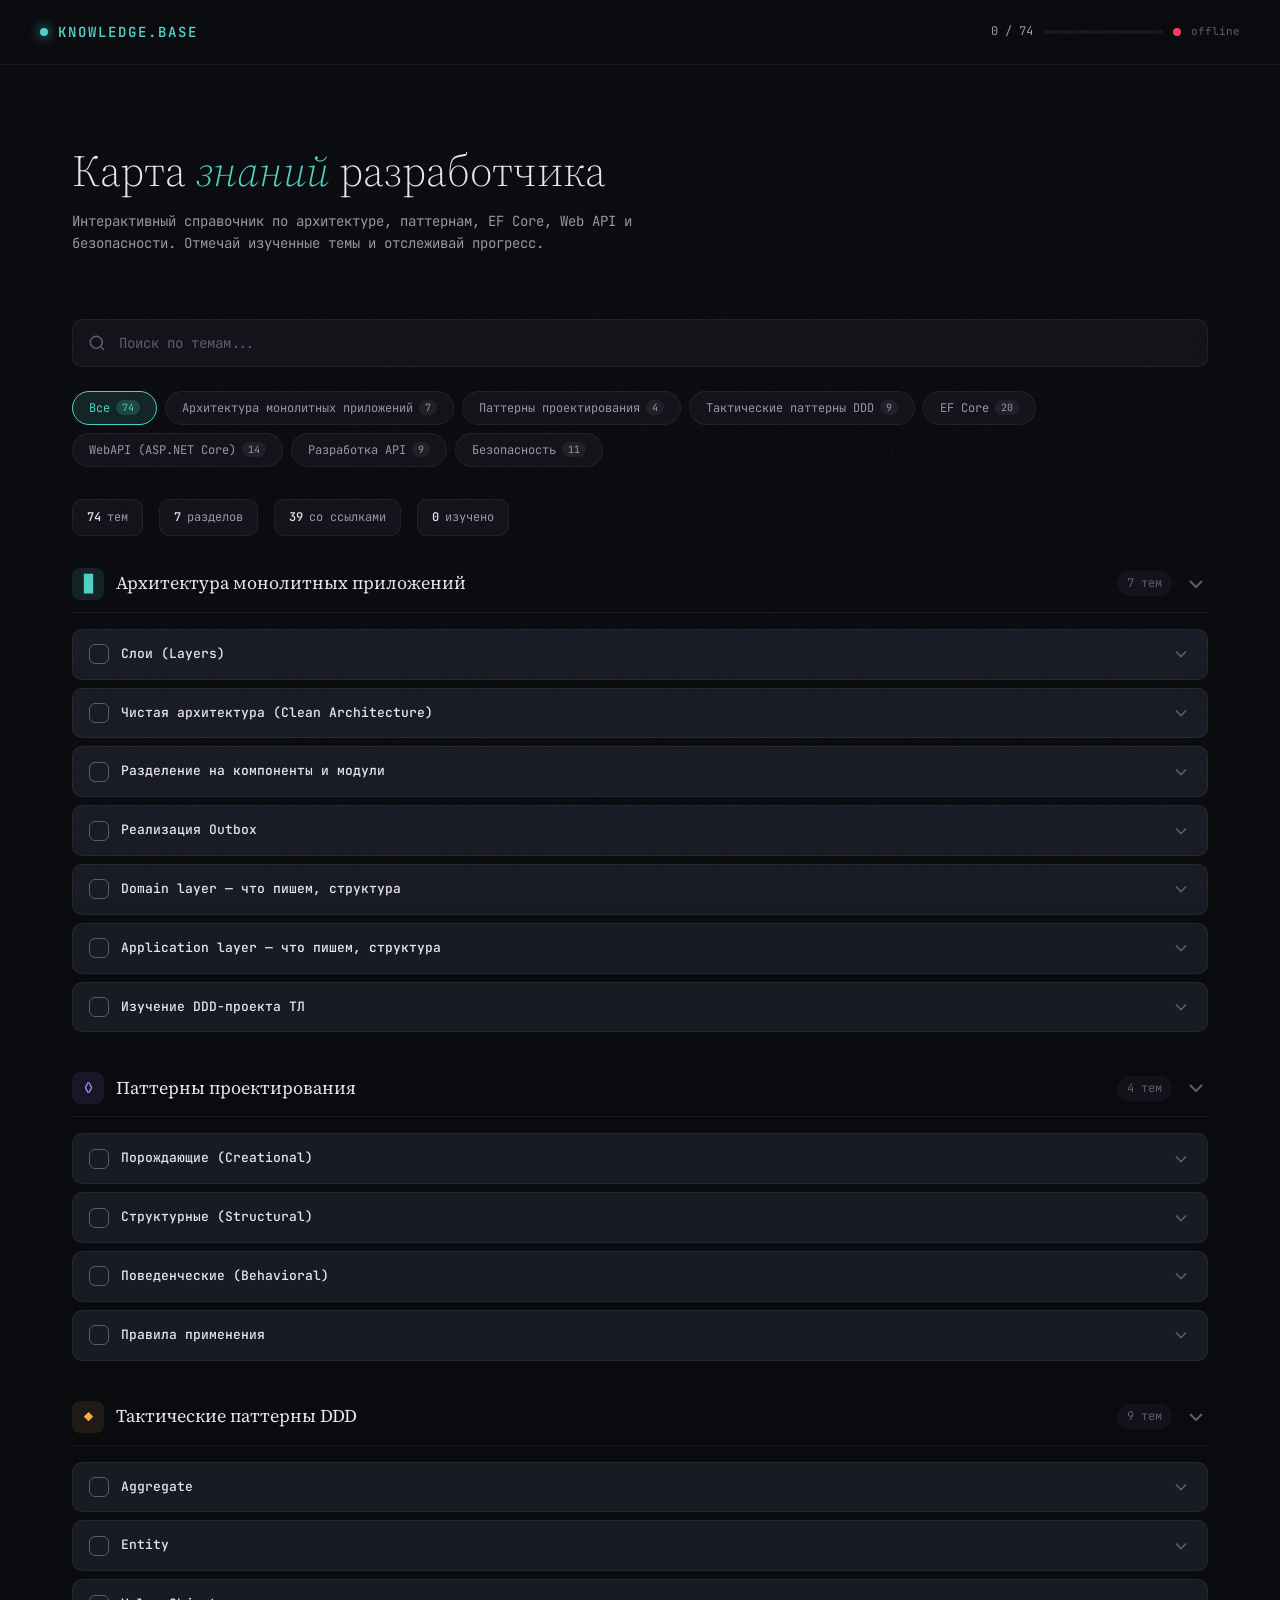
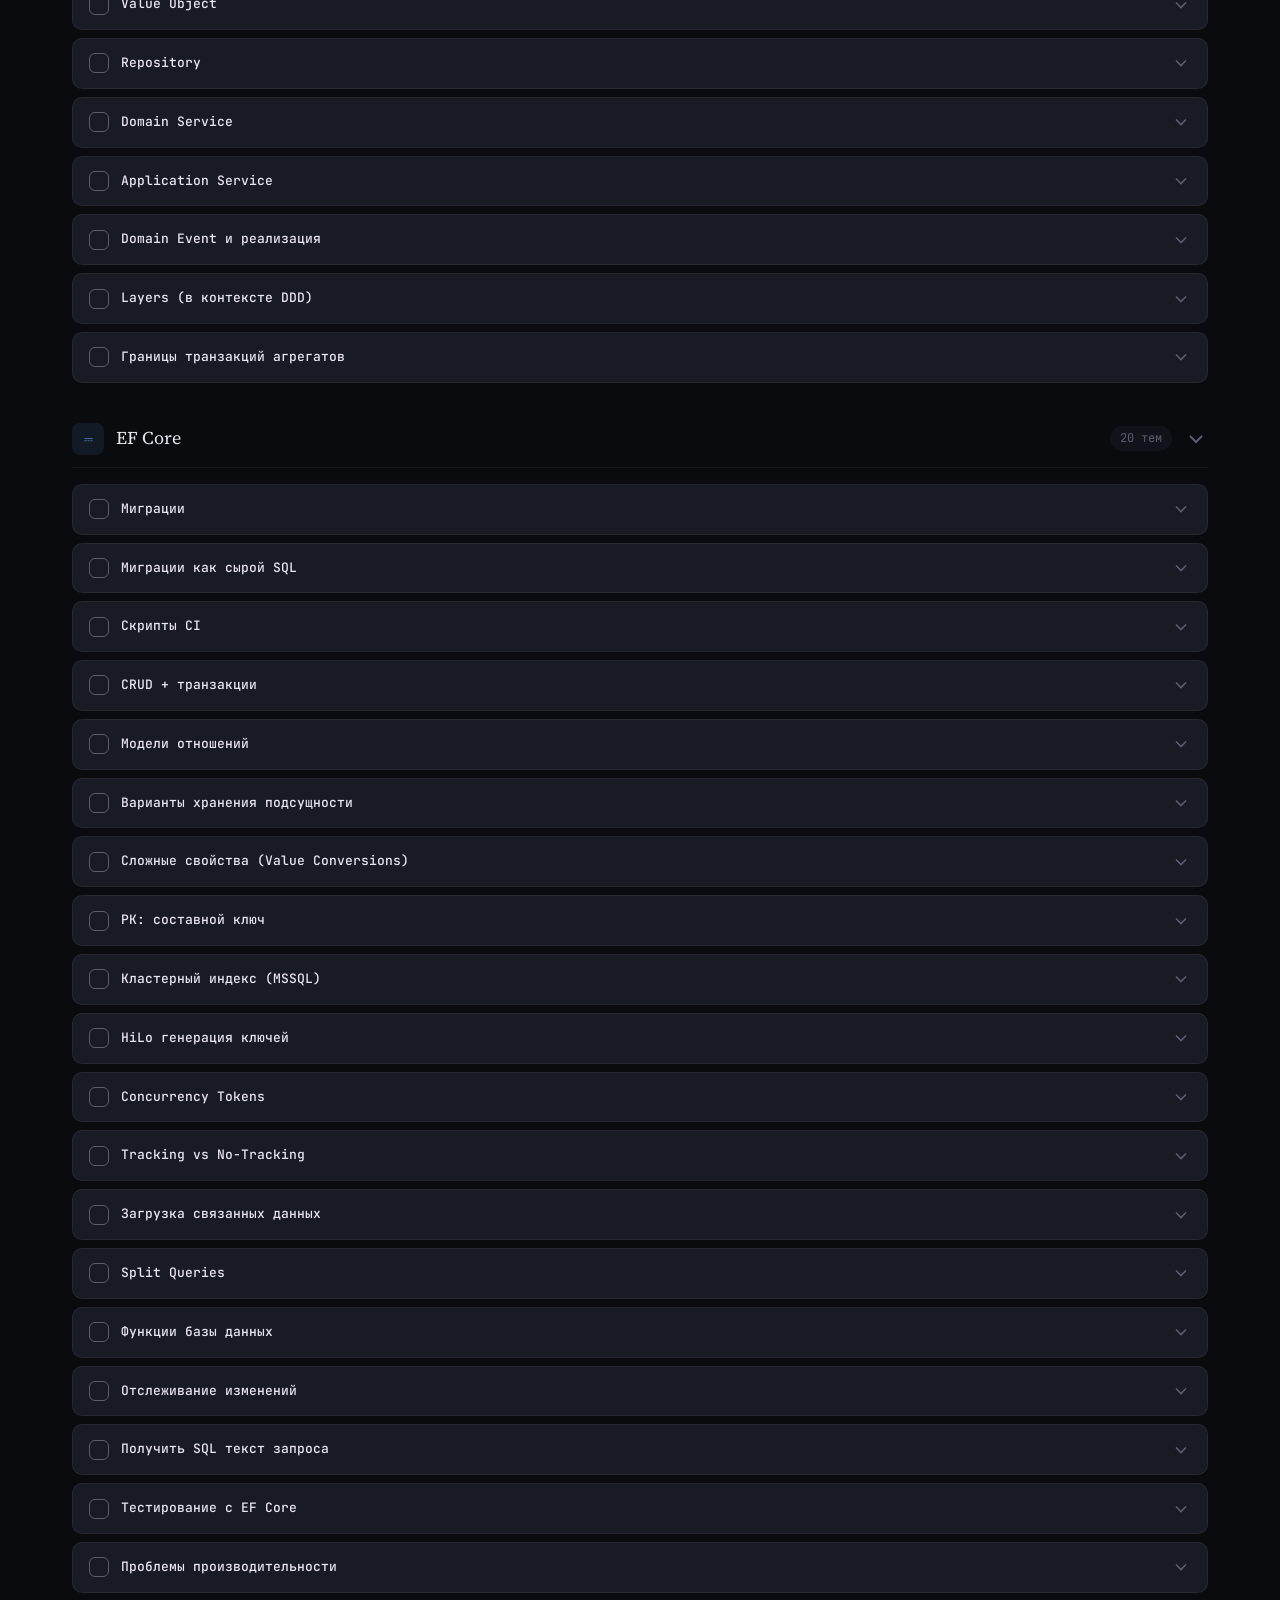
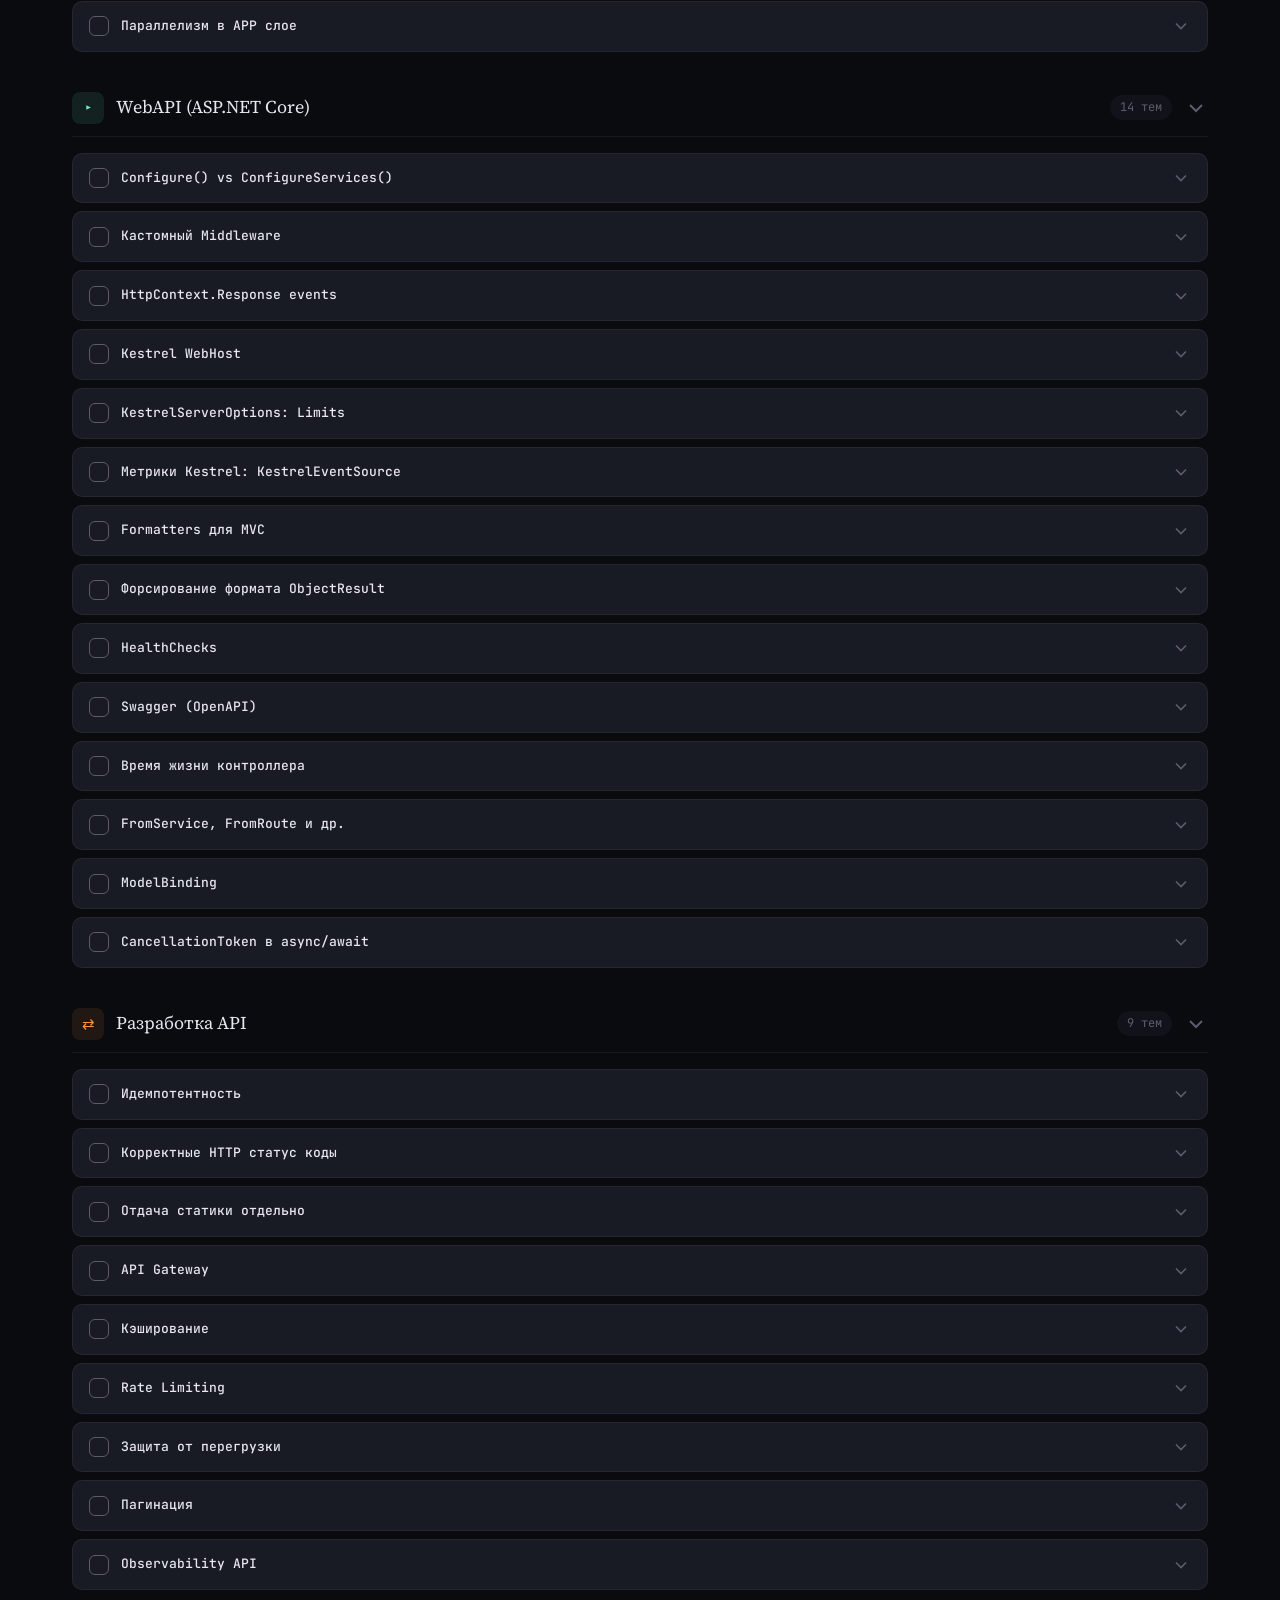
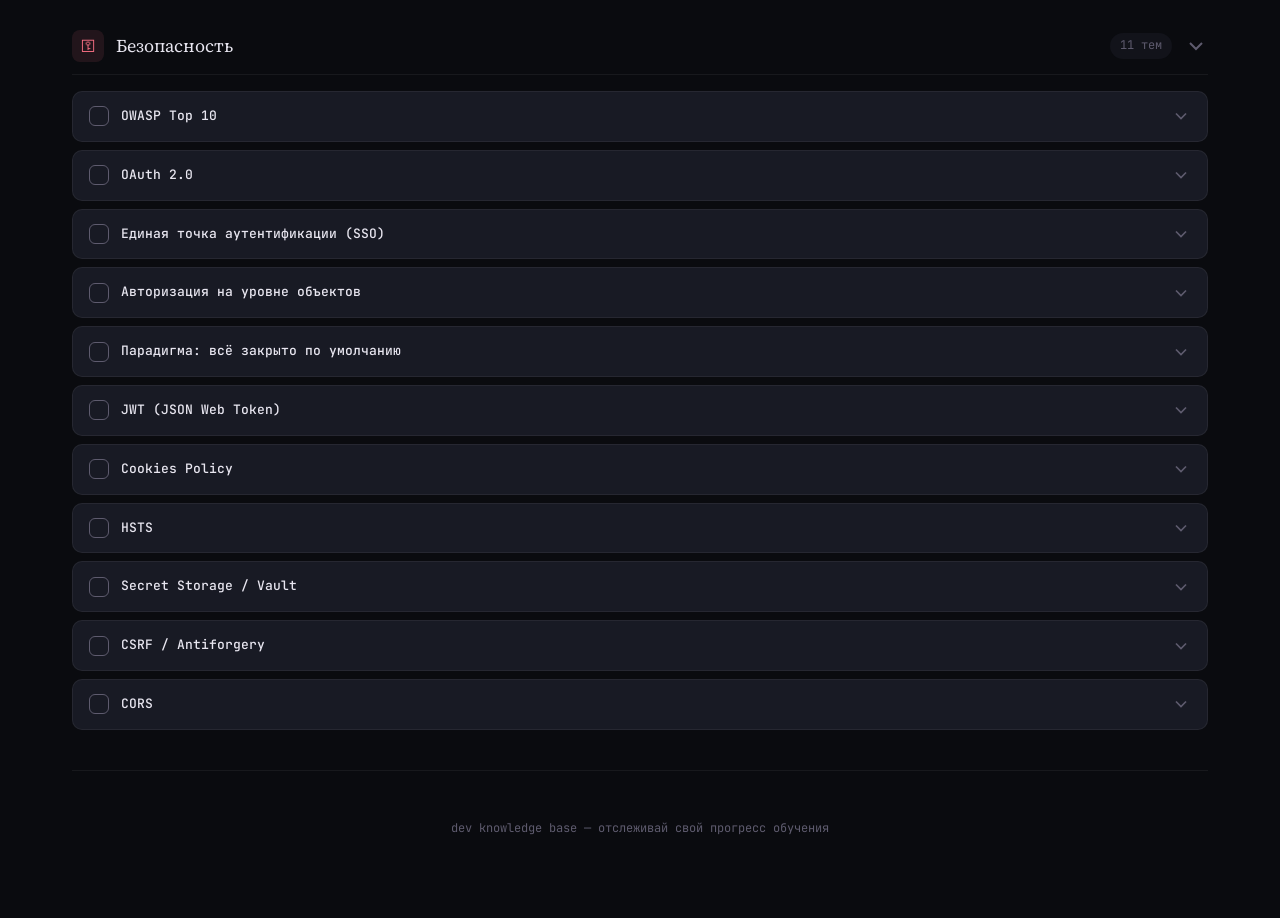
==== commit abf6f297: "Add cross-device sync via Google Apps Script + Google Sheets - Replace localStorage-only state with " ====
--- a/index.html
+++ b/index.html
@@ -91,6 +91,14 @@
   height: 100%; background: var(--accent-cyan); border-radius: 2px;
   transition: width 0.4s cubic-bezier(0.16,1,0.3,1);
 }
+.sync-dot {
+  width: 8px; height: 8px; border-radius: 50%;
+  background: var(--text-muted); transition: background 0.3s, box-shadow 0.3s; flex-shrink: 0;
+}
+.sync-dot.syncing { background: var(--accent-amber); box-shadow: 0 0 8px var(--accent-amber); animation: pulse 1s ease-in-out infinite; }
+.sync-dot.synced  { background: var(--accent-cyan);  box-shadow: 0 0 6px var(--accent-cyan); }
+.sync-dot.error   { background: #f43f5e; }
+.sync-label { font-size: 11px; color: var(--text-muted); min-width: 40px; }
 
 .container { max-width: 1200px; margin: 0 auto; padding: 2rem; }
 
@@ -349,6 +357,8 @@
     <div class="progress-bar">
       <span id="progress-text">0 / 64</span>
       <div class="progress-track"><div class="progress-fill" id="progress-fill" style="width:0%"></div></div>
+      <div class="sync-dot" id="sync-dot" title="Статус синхронизации"></div>
+      <span class="sync-label" id="sync-label"></span>
     </div>
   </div>
 </header>
@@ -493,10 +503,73 @@
   }
 ];
 
+// ── Config ────────────────────────────────────────────────────────────────────
+const SHEETS_URL = 'https://script.google.com/macros/s/AKfycbypmFuhrakRHWqfi6g4NZW7YOgHcrDdf4atgP1XTEfVDL-Eq42Xnjy3dMCu6-gmayAirg/exec';
 const STORAGE_KEY = 'devkb_learned';
+
+// ── Local state ───────────────────────────────────────────────────────────────
 let learned = {};
 try { learned = JSON.parse(localStorage.getItem(STORAGE_KEY) || '{}'); } catch(e) {}
 function saveLearned() { localStorage.setItem(STORAGE_KEY, JSON.stringify(learned)); }
+
+// ── Sync UI ───────────────────────────────────────────────────────────────────
+function setSyncState(state) {
+  const dot = document.getElementById('sync-dot');
+  const lbl = document.getElementById('sync-label');
+  if (!dot || !lbl) return;
+  dot.className = 'sync-dot';
+  const cls = { syncing: 'syncing', synced: 'synced', error: 'error', offline: 'error' };
+  const txt = { syncing: 'sync…', synced: '', error: 'offline', offline: 'offline' };
+  if (cls[state]) dot.classList.add(cls[state]);
+  lbl.textContent = txt[state] ?? '';
+}
+
+// ── Sheets API ────────────────────────────────────────────────────────────────
+async function fetchFromSheets() {
+  try {
+    const r = await fetch(`${SHEETS_URL}?action=getAll`, { signal: AbortSignal.timeout(8000) });
+    if (!r.ok) return null;
+    const d = await r.json();
+    return (d && typeof d === 'object' && !d.error) ? d : null;
+  } catch { return null; }
+}
+
+async function pushToSheets(key, value) {
+  try {
+    await fetch(`${SHEETS_URL}?action=set&key=${encodeURIComponent(key)}&value=${value}`,
+      { signal: AbortSignal.timeout(8000) });
+  } catch { /* localStorage already saved — silent fail is fine */ }
+}
+
+// Debounce rapid toggles into a batch of parallel pushes
+let _syncTimer = null;
+const _pendingKeys = new Set();
+function schedulePush(key) {
+  _pendingKeys.add(key);
+  clearTimeout(_syncTimer);
+  setSyncState('syncing');
+  _syncTimer = setTimeout(async () => {
+    const keys = [..._pendingKeys]; _pendingKeys.clear();
+    await Promise.allSettled(keys.map(k => pushToSheets(k, learned[k] ? 'true' : 'false')));
+    setSyncState('synced');
+    setTimeout(() => setSyncState('idle'), 2000);
+  }, 600);
+}
+
+// ── Initial sync (local-first, then remote merge) ─────────────────────────────
+async function initSync() {
+  setSyncState('syncing');
+  const remote = await fetchFromSheets();
+  if (!remote) { setSyncState(navigator.onLine ? 'error' : 'offline'); return; }
+  // Union merge: once learned on any device = always learned
+  let changed = false;
+  Object.keys(remote).forEach(k => {
+    if (remote[k] === true && !learned[k]) { learned[k] = true; changed = true; }
+  });
+  if (changed) { saveLearned(); buildSections(); updateProgress(); buildStats(); }
+  setSyncState('synced');
+  setTimeout(() => setSyncState('idle'), 2000);
+}
 
 let activeFilter = 'all';
 let searchQuery = '';
@@ -613,6 +686,7 @@
   if (learned[id]) delete learned[id];
   else learned[id] = true;
   saveLearned();
+  schedulePush(id); // async push to Google Sheets
   const el = document.getElementById('card-' + id);
   if (el) el.classList.toggle('learned');
   updateProgress();
@@ -641,6 +715,7 @@
 buildStats();
 buildSections();
 updateProgress();
+initSync(); // fires after first paint
 </script>
 
 </body>
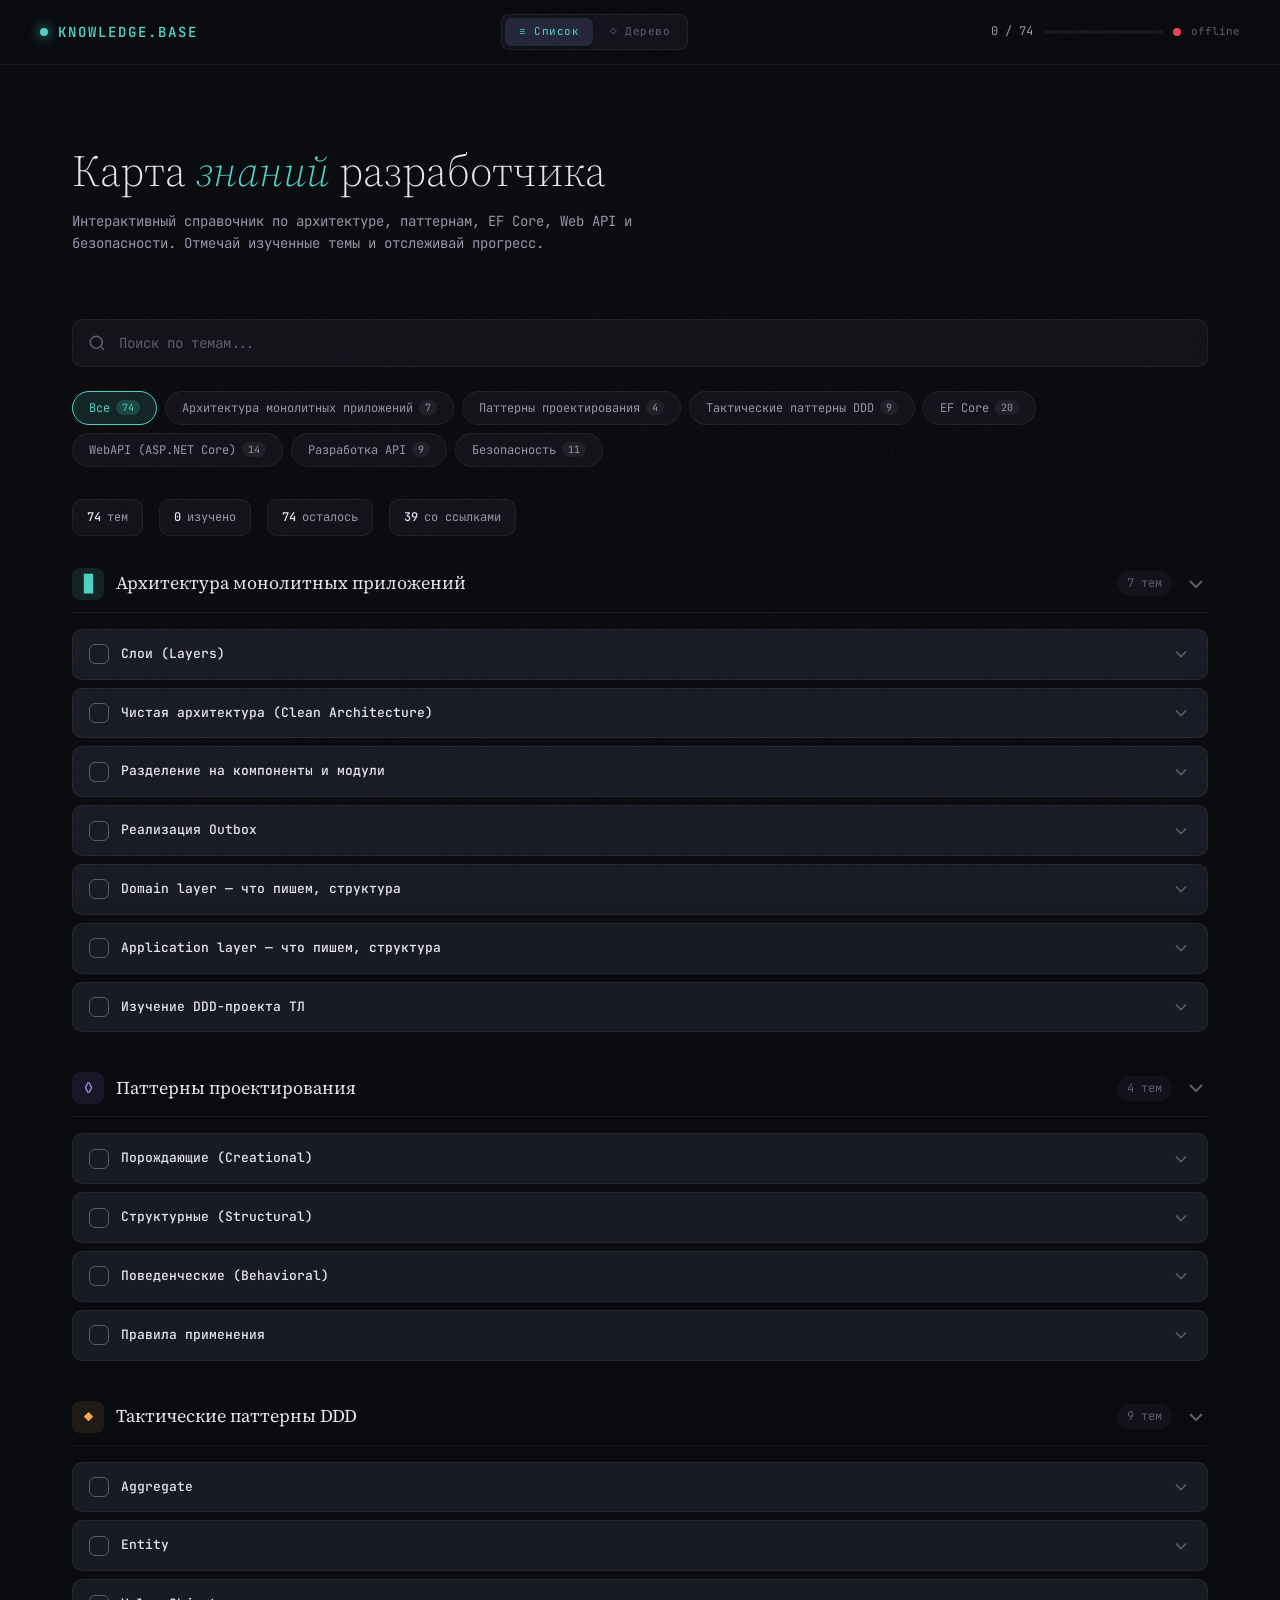
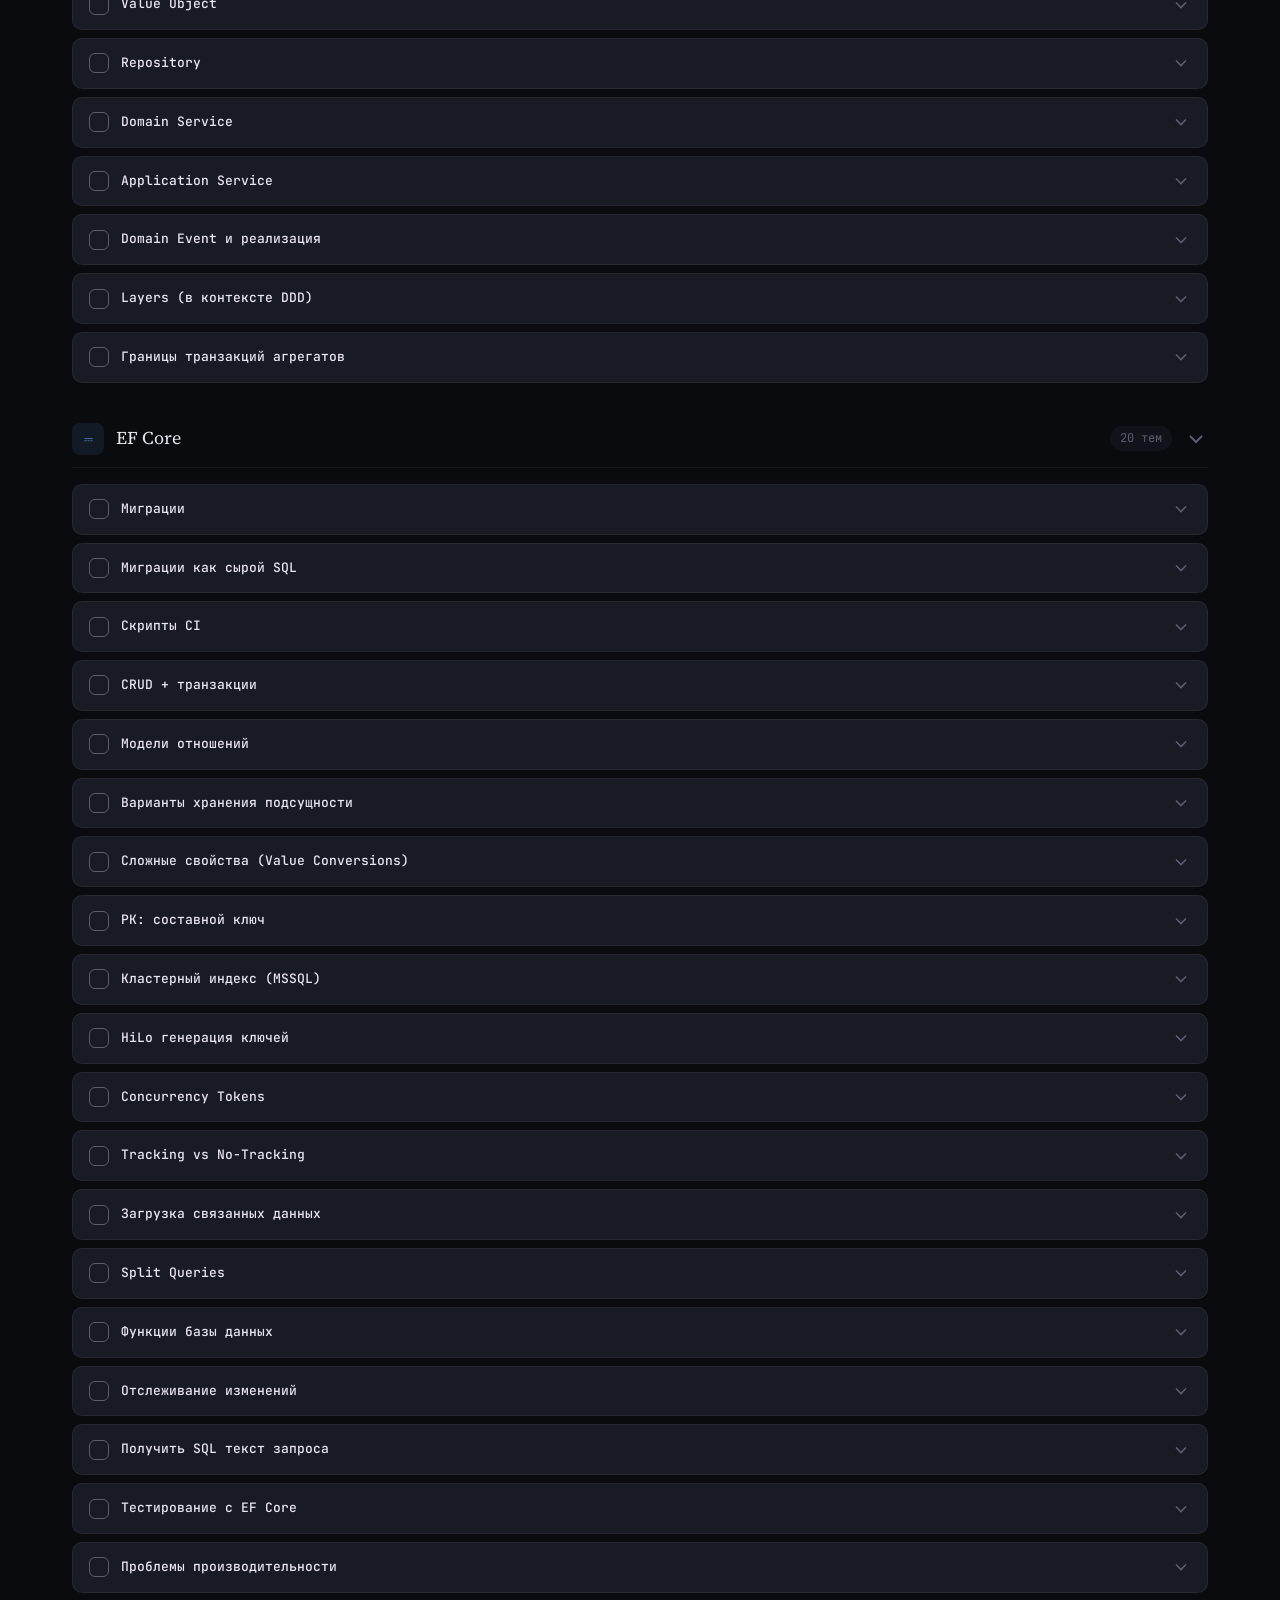
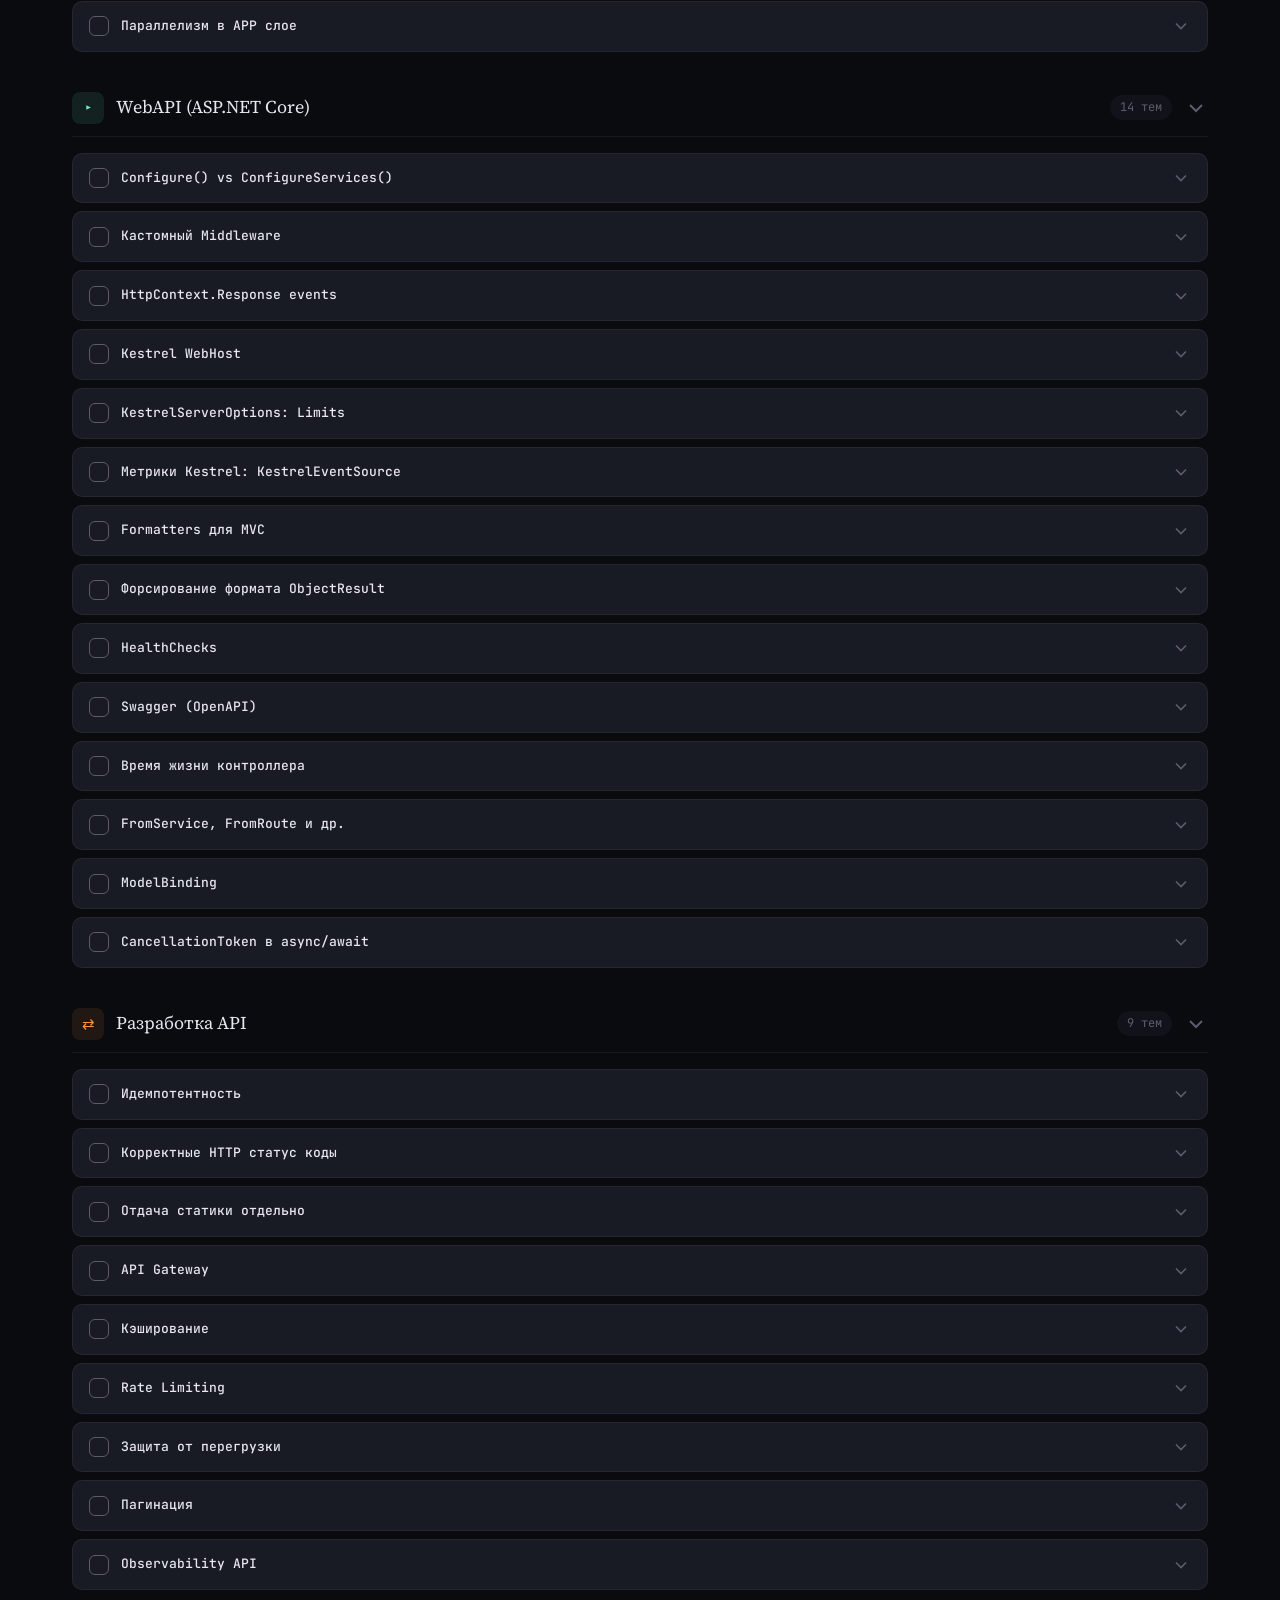
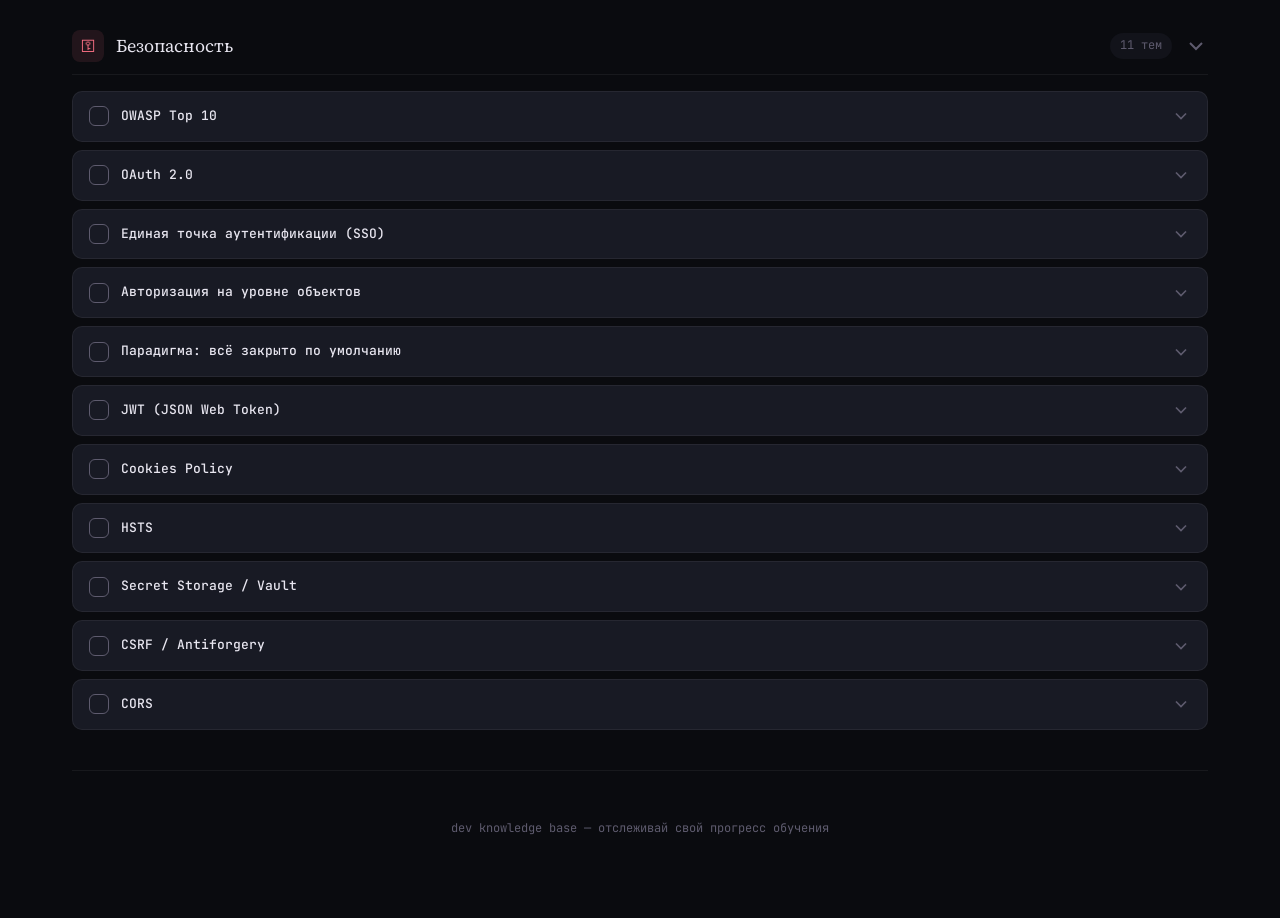
==== commit cd25c5bf: "Fix force graph: large physics world + direct buildTree call - Set fixed 4000×4000 physics world so " ====
--- a/index.html
+++ b/index.html
@@ -3,346 +3,9 @@
 <head>
 <meta charset="UTF-8">
 <meta name="viewport" content="width=device-width, initial-scale=1.0">
-<title>Dev Knowledge Base</title>
+<title>Dev Knowledge Base — Список</title>
 <link href="https://fonts.googleapis.com/css2?family=JetBrains+Mono:wght@300;400;500;600&family=Source+Serif+4:ital,wght@0,300;0,400;0,600;1,400&display=swap" rel="stylesheet">
-<style>
-*,*::before,*::after{box-sizing:border-box;margin:0;padding:0}
-:root {
-  --bg-deep: #0a0b0f;
-  --bg-surface: #12131a;
-  --bg-card: #181a24;
-  --bg-card-hover: #1e2030;
-  --bg-elevated: #242638;
-  --text-primary: #e8e6f0;
-  --text-secondary: #9895a8;
-  --text-muted: #5e5b6e;
-  --accent-cyan: #4fd1c5;
-  --accent-cyan-dim: rgba(79,209,197,0.12);
-  --accent-amber: #f6ad55;
-  --accent-amber-dim: rgba(246,173,85,0.10);
-  --accent-violet: #a78bfa;
-  --accent-violet-dim: rgba(167,139,250,0.10);
-  --accent-rose: #fb7185;
-  --accent-rose-dim: rgba(251,113,133,0.10);
-  --accent-blue: #60a5fa;
-  --accent-blue-dim: rgba(96,165,250,0.10);
-  --accent-green: #6ee7b7;
-  --accent-green-dim: rgba(110,231,183,0.10);
-  --accent-orange: #fb923c;
-  --accent-orange-dim: rgba(251,146,60,0.10);
-  --border: rgba(255,255,255,0.06);
-  --border-accent: rgba(255,255,255,0.10);
-  --radius: 10px;
-  --radius-lg: 16px;
-  --font-mono: 'JetBrains Mono', monospace;
-  --font-serif: 'Source Serif 4', Georgia, serif;
-}
-html { scroll-behavior: smooth; }
-body {
-  font-family: var(--font-mono);
-  background: var(--bg-deep);
-  color: var(--text-primary);
-  line-height: 1.6;
-  min-height: 100vh;
-  -webkit-font-smoothing: antialiased;
-}
-::selection { background: rgba(79,209,197,0.3); }
-a { color: var(--accent-cyan); text-decoration: none; transition: color 0.2s; }
-a:hover { color: #7ee8df; text-decoration: underline; }
-
-.grain {
-  position: fixed; top: 0; left: 0; width: 100%; height: 100%;
-  pointer-events: none; z-index: 9999; opacity: 0.025;
-  background-image: url("data:image/svg+xml,%3Csvg viewBox='0 0 256 256' xmlns='http://www.w3.org/2000/svg'%3E%3Cfilter id='n'%3E%3CfeTurbulence type='fractalNoise' baseFrequency='0.9' numOctaves='4' stitchTiles='stitch'/%3E%3C/filter%3E%3Crect width='100%25' height='100%25' filter='url(%23n)'/%3E%3C/svg%3E");
-}
-
-.header {
-  position: sticky; top: 0; z-index: 100;
-  background: rgba(10,11,15,0.85);
-  backdrop-filter: blur(20px);
-  border-bottom: 1px solid var(--border);
-  padding: 0 2rem;
-}
-.header-inner {
-  max-width: 1200px; margin: 0 auto;
-  display: flex; align-items: center; justify-content: space-between;
-  height: 64px;
-}
-.logo {
-  font-size: 14px; font-weight: 600; letter-spacing: 2px; text-transform: uppercase;
-  color: var(--accent-cyan);
-  display: flex; align-items: center; gap: 10px;
-}
-.logo-dot {
-  width: 8px; height: 8px; border-radius: 50%;
-  background: var(--accent-cyan);
-  box-shadow: 0 0 12px var(--accent-cyan);
-  animation: pulse 2s ease-in-out infinite;
-}
-@keyframes pulse { 0%,100%{opacity:1} 50%{opacity:0.4} }
-
-.progress-bar {
-  display: flex; align-items: center; gap: 10px; font-size: 12px; color: var(--text-secondary);
-}
-.progress-track {
-  width: 120px; height: 4px; background: var(--border); border-radius: 2px; overflow: hidden;
-}
-.progress-fill {
-  height: 100%; background: var(--accent-cyan); border-radius: 2px;
-  transition: width 0.4s cubic-bezier(0.16,1,0.3,1);
-}
-.sync-dot {
-  width: 8px; height: 8px; border-radius: 50%;
-  background: var(--text-muted); transition: background 0.3s, box-shadow 0.3s; flex-shrink: 0;
-}
-.sync-dot.syncing { background: var(--accent-amber); box-shadow: 0 0 8px var(--accent-amber); animation: pulse 1s ease-in-out infinite; }
-.sync-dot.synced  { background: var(--accent-cyan);  box-shadow: 0 0 6px var(--accent-cyan); }
-.sync-dot.error   { background: #f43f5e; }
-.sync-label { font-size: 11px; color: var(--text-muted); min-width: 40px; }
-
-.container { max-width: 1200px; margin: 0 auto; padding: 2rem; }
-
-.hero {
-  padding: 3rem 0 2rem;
-  position: relative;
-}
-.hero h1 {
-  font-family: var(--font-serif);
-  font-size: clamp(28px, 5vw, 44px);
-  font-weight: 300;
-  color: var(--text-primary);
-  line-height: 1.2;
-  margin-bottom: 0.75rem;
-}
-.hero h1 em {
-  font-style: italic;
-  color: var(--accent-cyan);
-}
-.hero p {
-  font-size: 14px;
-  color: var(--text-secondary);
-  max-width: 560px;
-}
-
-.search-wrap {
-  margin: 2rem 0 1.5rem;
-  position: relative;
-}
-.search-wrap svg {
-  position: absolute; left: 16px; top: 50%; transform: translateY(-50%);
-  width: 18px; height: 18px; color: var(--text-muted);
-}
-.search-input {
-  width: 100%; padding: 14px 16px 14px 46px;
-  background: var(--bg-surface);
-  border: 1px solid var(--border);
-  border-radius: var(--radius);
-  color: var(--text-primary);
-  font-family: var(--font-mono);
-  font-size: 14px;
-  outline: none;
-  transition: border-color 0.2s, box-shadow 0.2s;
-}
-.search-input::placeholder { color: var(--text-muted); }
-.search-input:focus {
-  border-color: rgba(79,209,197,0.4);
-  box-shadow: 0 0 0 3px rgba(79,209,197,0.08);
-}
-
-.filters {
-  display: flex; flex-wrap: wrap; gap: 8px;
-  margin-bottom: 2rem;
-}
-.filter-btn {
-  padding: 8px 16px;
-  background: var(--bg-surface);
-  border: 1px solid var(--border);
-  border-radius: 100px;
-  color: var(--text-secondary);
-  font-family: var(--font-mono);
-  font-size: 12px;
-  cursor: pointer;
-  transition: all 0.25s;
-  display: flex; align-items: center; gap: 6px;
-  user-select: none;
-}
-.filter-btn:hover { border-color: var(--border-accent); color: var(--text-primary); background: var(--bg-card); }
-.filter-btn.active { border-color: var(--accent-cyan); color: var(--accent-cyan); background: var(--accent-cyan-dim); }
-.filter-count {
-  font-size: 10px;
-  padding: 1px 6px;
-  border-radius: 100px;
-  background: rgba(255,255,255,0.06);
-}
-.filter-btn.active .filter-count { background: rgba(79,209,197,0.2); }
-
-.stats-bar {
-  display: flex; gap: 1rem; margin-bottom: 2rem; flex-wrap: wrap;
-}
-.stat-chip {
-  padding: 8px 14px;
-  background: var(--bg-surface);
-  border: 1px solid var(--border);
-  border-radius: var(--radius);
-  font-size: 12px;
-  color: var(--text-secondary);
-  display: flex; align-items: center; gap: 6px;
-}
-.stat-chip strong { color: var(--text-primary); font-weight: 500; }
-
-.section {
-  margin-bottom: 2.5rem;
-  animation: fadeUp 0.5s ease both;
-}
-@keyframes fadeUp { from { opacity: 0; transform: translateY(16px); } to { opacity: 1; transform: translateY(0); } }
-
-.section-header {
-  display: flex; align-items: center; gap: 12px;
-  margin-bottom: 1rem;
-  padding-bottom: 0.75rem;
-  border-bottom: 1px solid var(--border);
-  cursor: pointer;
-  user-select: none;
-}
-.section-icon {
-  width: 32px; height: 32px; border-radius: 8px;
-  display: flex; align-items: center; justify-content: center;
-  font-size: 15px;
-  flex-shrink: 0;
-}
-.section-title {
-  font-family: var(--font-serif);
-  font-size: 18px;
-  font-weight: 400;
-  color: var(--text-primary);
-  flex: 1;
-}
-.section-count {
-  font-size: 12px; color: var(--text-muted);
-  background: var(--bg-surface);
-  padding: 3px 10px;
-  border-radius: 100px;
-}
-.section-toggle {
-  width: 24px; height: 24px;
-  color: var(--text-muted);
-  transition: transform 0.3s;
-}
-.section.collapsed .section-toggle { transform: rotate(-90deg); }
-.section.collapsed .section-body { display: none; }
-
-.card {
-  background: var(--bg-card);
-  border: 1px solid var(--border);
-  border-radius: var(--radius);
-  margin-bottom: 8px;
-  overflow: hidden;
-  transition: all 0.25s;
-  position: relative;
-}
-.card::before {
-  content: '';
-  position: absolute; left: 0; top: 0; bottom: 0;
-  width: 3px;
-  border-radius: 3px 0 0 3px;
-  opacity: 0;
-  transition: opacity 0.25s;
-}
-.card:hover { border-color: var(--border-accent); background: var(--bg-card-hover); }
-.card:hover::before { opacity: 1; }
-.card.learned { opacity: 0.55; }
-.card.learned:hover { opacity: 0.85; }
-
-.card-header {
-  display: flex; align-items: center; gap: 12px;
-  padding: 14px 16px;
-  cursor: pointer;
-  user-select: none;
-}
-.card-check {
-  width: 20px; height: 20px; border-radius: 6px;
-  border: 1.5px solid var(--text-muted);
-  display: flex; align-items: center; justify-content: center;
-  flex-shrink: 0;
-  cursor: pointer;
-  transition: all 0.2s;
-}
-.card-check:hover { border-color: var(--accent-cyan); }
-.card.learned .card-check {
-  background: var(--accent-cyan);
-  border-color: var(--accent-cyan);
-}
-.card-check svg { width: 12px; height: 12px; color: var(--bg-deep); opacity: 0; }
-.card.learned .card-check svg { opacity: 1; }
-
-.card-topic {
-  flex: 1;
-  font-size: 13px;
-  font-weight: 500;
-  color: var(--text-primary);
-}
-.card.learned .card-topic { text-decoration: line-through; color: var(--text-muted); }
-
-.card-expand {
-  width: 20px; height: 20px; color: var(--text-muted);
-  transition: transform 0.3s;
-  flex-shrink: 0;
-}
-.card.open .card-expand { transform: rotate(180deg); }
-
-.card-body {
-  display: none;
-  padding: 0 16px 16px 48px;
-  font-size: 13px;
-  color: var(--text-secondary);
-  line-height: 1.8;
-}
-.card.open .card-body { display: block; animation: fadeIn 0.25s ease; }
-@keyframes fadeIn { from { opacity: 0; } to { opacity: 1; } }
-
-.card-body a {
-  display: inline-flex; align-items: center; gap: 4px;
-  padding: 2px 0;
-  font-size: 12px;
-  border-bottom: 1px dashed rgba(79,209,197,0.3);
-}
-.card-body a:hover { border-bottom-style: solid; text-decoration: none; }
-
-.empty-state {
-  text-align: center; padding: 4rem 2rem;
-  color: var(--text-muted); font-size: 14px;
-}
-.empty-state span { font-size: 32px; display: block; margin-bottom: 1rem; filter: grayscale(1); }
-
-.footer {
-  text-align: center;
-  padding: 3rem 2rem;
-  font-size: 12px;
-  color: var(--text-muted);
-  border-top: 1px solid var(--border);
-  margin-top: 2rem;
-}
-
-.color-cyan { --sec-color: var(--accent-cyan); --sec-dim: var(--accent-cyan-dim); }
-.color-amber { --sec-color: var(--accent-amber); --sec-dim: var(--accent-amber-dim); }
-.color-violet { --sec-color: var(--accent-violet); --sec-dim: var(--accent-violet-dim); }
-.color-rose { --sec-color: var(--accent-rose); --sec-dim: var(--accent-rose-dim); }
-.color-blue { --sec-color: var(--accent-blue); --sec-dim: var(--accent-blue-dim); }
-.color-green { --sec-color: var(--accent-green); --sec-dim: var(--accent-green-dim); }
-.color-orange { --sec-color: var(--accent-orange); --sec-dim: var(--accent-orange-dim); }
-
-.section-icon { background: var(--sec-dim); color: var(--sec-color); }
-.card::before { background: var(--sec-color); }
-.filter-btn[data-color].active { border-color: var(--sec-color); color: var(--sec-color); }
-
-@media (max-width: 640px) {
-  .container { padding: 1rem; }
-  .header { padding: 0 1rem; }
-  .hero { padding: 2rem 0 1rem; }
-  .card-body { padding-left: 16px; }
-  .stats-bar { gap: 0.5rem; }
-}
-</style>
+<link rel="stylesheet" href="styles.css">
 </head>
 <body>
 
@@ -353,6 +16,10 @@
     <div class="logo">
       <div class="logo-dot"></div>
       knowledge.base
+    </div>
+    <div class="view-tabs">
+      <a class="view-tab active" href="/">&#8801; Список</a>
+      <a class="view-tab" href="/tree/">&#9671; Дерево</a>
     </div>
     <div class="progress-bar">
       <span id="progress-text">0 / 64</span>
@@ -390,333 +57,8 @@
   </div>
 </div>
 
-<script>
-const DATA = [
-  {
-    id: "arch", title: "Архитектура монолитных приложений", icon: "&#9608;", color: "cyan",
-    rows: [
-      { topic: "Слои (Layers)", desc: "Разделение приложения на слои: Presentation, Application, Domain, Infrastructure. Каждый слой имеет чёткую ответственность. Зависимости направлены внутрь (Dependency Rule).", links: [{t: "The Clean Architecture — Uncle Bob", u: "https://blog.cleancoder.com/uncle-bob/2012/08/13/the-clean-architecture.html"}] },
-      { topic: "Чистая архитектура (Clean Architecture)", desc: "Архитектурный паттерн Роберта Мартина: независимость от фреймворков, UI, БД. Ядро — бизнес-логика, внешние слои — инфраструктура. Ключевой принцип — Dependency Inversion.", links: [{t: "Clean Architecture — оригинал", u: "https://blog.cleancoder.com/uncle-bob/2012/08/13/the-clean-architecture.html"}] },
-      { topic: "Разделение на компоненты и модули", desc: "Группировка кода по фичам или bounded context. Варианты: by layer, by feature, by feature + layer (модульный монолит). Позволяет независимо развивать части системы.", links: [] },
-      { topic: "Реализация Outbox", desc: "Transactional Outbox pattern: запись событий в таблицу outbox в той же транзакции, что и бизнес-данные. Отдельный процесс читает outbox и публикует события. Гарантирует at-least-once доставку.", links: [{t: "microservices.io — Outbox", u: "https://microservices.io/patterns/data/transactional-outbox.html"}] },
-      { topic: "Domain layer — что пишем, структура", desc: "Entities, Value Objects, Domain Services, Domain Events, Aggregates, Specifications. Папки: Entities/, ValueObjects/, Services/, Events/, Exceptions/. Никаких зависимостей на инфраструктуру.", links: [] },
-      { topic: "Application layer — что пишем, структура", desc: "Use Cases / Command & Query Handlers, DTOs, Interfaces репозиториев, Application Services, Validators. Папки: UseCases/ (или Commands/, Queries/), DTOs/, Interfaces/, Services/. Оркестрация доменной логики.", links: [] },
-      { topic: "Изучение DDD-проекта ТЛ", desc: "Досконально разобрать один реальный проект: структура папок, принципы группировки, как реализованы агрегаты, события, слои. Составить карту зависимостей между модулями.", links: [] }
-    ]
-  },
-  {
-    id: "patterns", title: "Паттерны проектирования", icon: "&#9674;", color: "violet",
-    rows: [
-      { topic: "Порождающие (Creational)", desc: "Factory Method, Abstract Factory, Builder, Singleton, Prototype. Когда применять: сложное создание объектов, управление жизненным циклом.", links: [{t: "refactoring.guru — порождающие", u: "https://refactoring.guru/ru/design-patterns/creational-patterns"}] },
-      { topic: "Структурные (Structural)", desc: "Adapter, Bridge, Composite, Decorator, Facade, Proxy. Когда применять: интеграция несовместимых интерфейсов, добавление поведения без наследования.", links: [{t: "refactoring.guru — структурные", u: "https://refactoring.guru/ru/design-patterns/structural-patterns"}] },
-      { topic: "Поведенческие (Behavioral)", desc: "Strategy, Observer, Command, Mediator, Chain of Responsibility, Template Method, State. Когда применять: гибкая замена алгоритмов, событийное взаимодействие.", links: [{t: "refactoring.guru — поведенческие", u: "https://refactoring.guru/ru/design-patterns/behavioral-patterns"}] },
-      { topic: "Правила применения", desc: "Выработать для каждого паттерна: когда стоит применять, когда НЕ стоит и почему. Антипаттерны: overengineering, Singleton abuse, God Object.", links: [] }
-    ]
-  },
-  {
-    id: "ddd", title: "Тактические паттерны DDD", icon: "&#9670;", color: "amber",
-    rows: [
-      { topic: "Aggregate", desc: "Кластер связанных объектов с единой точкой входа (Aggregate Root). Гарантирует консистентность внутри границ. Изменения — только через root.", links: [] },
-      { topic: "Entity", desc: "Объект с уникальной идентичностью (ID). Равенство определяется по ID, а не по значениям полей. Имеет жизненный цикл.", links: [] },
-      { topic: "Value Object", desc: "Объект без идентичности. Равенство по значениям всех полей. Immutable. Примеры: Money, Address, Email.", links: [] },
-      { topic: "Repository", desc: "Абстракция для доступа к агрегатам. Скрывает детали хранения. Интерфейс в Domain, реализация в Infrastructure.", links: [] },
-      { topic: "Domain Service", desc: "Логика, не принадлежащая ни одному Entity/VO. Работает с несколькими агрегатами. Stateless.", links: [] },
-      { topic: "Application Service", desc: "Оркестрация use case: получить агрегат из репозитория, вызвать бизнес-метод, сохранить. Не содержит бизнес-логику.", links: [] },
-      { topic: "Domain Event и реализация", desc: "Фиксация факта изменения в домене. Публикация через MediatR, in-process шину или Outbox. Подписчики — в Application или Infrastructure слое.", links: [] },
-      { topic: "Layers (в контексте DDD)", desc: "Domain → Application → Infrastructure → Presentation. Domain не зависит ни от кого. Application знает Domain. Infrastructure реализует интерфейсы Domain/Application.", links: [] },
-      { topic: "Границы транзакций агрегатов", desc: "Один агрегат = одна транзакция. Смешивать изменения разных агрегатов в одной транзакции нежелательно. Eventual consistency между агрегатами через Domain Events.", links: [] }
-    ]
-  },
-  {
-    id: "efcore", title: "EF Core", icon: "&#9107;", color: "blue",
-    rows: [
-      { topic: "Миграции", desc: "Code-first миграции: Add-Migration, Update-Database. Связь с CI/CD: генерация SQL-скриптов (dotnet ef migrations script).", links: [{t: "docs — миграции", u: "https://learn.microsoft.com/ru-ru/ef/core/managing-schemas/migrations/"}] },
-      { topic: "Миграции как сырой SQL", desc: "migrationBuilder.Sql(\"...\") в методе Up()/Down(). Для сложных DDL/DML, которые EF не умеет генерировать автоматически.", links: [] },
-      { topic: "Скрипты CI", desc: "dotnet ef migrations script --idempotent для генерации безопасных скриптов. Интеграция в pipeline: генерация → ревью → применение.", links: [] },
-      { topic: "CRUD + транзакции", desc: "SaveChanges() — неявная транзакция. Для нескольких таблиц: Database.BeginTransaction(), Commit(), Rollback().", links: [{t: "docs — транзакции", u: "https://learn.microsoft.com/ru-ru/ef/core/saving/transactions"}] },
-      { topic: "Модели отношений", desc: "One-to-One, One-to-Many, Many-to-Many. Конфигурация через Fluent API или Data Annotations. Navigation properties.", links: [{t: "docs — relationships", u: "https://learn.microsoft.com/ru-ru/ef/core/modeling/relationships"}] },
-      { topic: "Варианты хранения подсущности", desc: "Owned Types (OwnsOne/OwnsMany), Table Splitting, TPH, TPT, TPC.", links: [] },
-      { topic: "Сложные свойства (Value Conversions)", desc: "HasConversion() — преобразование типов при чтении/записи. ValueComparer — настройка сравнения для change tracking.", links: [{t: "docs — value conversions", u: "https://learn.microsoft.com/ru-ru/ef/core/modeling/value-conversions"}] },
-      { topic: "PK: составной ключ", desc: "HasKey(e => new { e.Key1, e.Key2 }) через Fluent API. Ограничения: нет автогенерации для составных ключей.", links: [] },
-      { topic: "Кластерный индекс (MSSQL)", desc: "По умолчанию PK = кластерный индекс. Можно переопределить: IsClustered(false) для PK, создать кластерный на другом столбце.", links: [] },
-      { topic: "HiLo генерация ключей", desc: "UseHiLo() — получение блоков ID из последовательности в БД. Меньше round-trips, ID известен до INSERT.", links: [{t: "docs — generated properties", u: "https://learn.microsoft.com/ru-ru/ef/core/modeling/generated-properties"}] },
-      { topic: "Concurrency Tokens", desc: "IsConcurrencyToken() или [ConcurrencyCheck]. Rowversion/Timestamp. EF проверяет значение при UPDATE, бросает DbUpdateConcurrencyException.", links: [{t: "docs — concurrency", u: "https://learn.microsoft.com/ru-ru/ef/core/saving/concurrency"}] },
-      { topic: "Tracking vs No-Tracking", desc: "AsNoTracking() — без отслеживания, быстрее для read-only. С отслеживанием — EF следит за изменениями для SaveChanges(). AsNoTrackingWithIdentityResolution() — компромисс.", links: [{t: "docs — tracking", u: "https://learn.microsoft.com/ru-ru/ef/core/querying/tracking"}] },
-      { topic: "Загрузка связанных данных", desc: "Eager (Include/ThenInclude), Explicit (Entry().Collection().Load()), Lazy (прокси). Eager для известных графов, Lazy — осторожно (N+1).", links: [{t: "docs — related data", u: "https://learn.microsoft.com/ru-ru/ef/core/querying/related-data/"}] },
-      { topic: "Split Queries", desc: "AsSplitQuery() — разбивает один запрос с Include на несколько SQL-запросов. Избегает cartesian explosion.", links: [{t: "docs — split queries", u: "https://learn.microsoft.com/ru-ru/ef/core/querying/single-split-queries"}] },
-      { topic: "Функции базы данных", desc: "DbFunction, HasDbFunction() — маппинг C# методов на SQL-функции. Для использования серверных функций в LINQ.", links: [{t: "docs — db functions", u: "https://learn.microsoft.com/ru-ru/ef/core/querying/database-functions"}] },
-      { topic: "Отслеживание изменений", desc: "Snapshot (по умолчанию), Notification (INotifyPropertyChanged), Proxy. Snapshot — сравнивает при DetectChanges(). Notification — реагирует на события.", links: [{t: "docs — change tracking", u: "https://learn.microsoft.com/ru-ru/ef/core/change-tracking/"}] },
-      { topic: "Получить SQL текст запроса", desc: "ToQueryString() — возвращает SQL до выполнения. Logging через ILoggerFactory. EnableSensitiveDataLogging() для параметров.", links: [] },
-      { topic: "Тестирование с EF Core", desc: "In-Memory провайдер (ограничен), SQLite in-memory (ближе к реальности), Testcontainers (реальная БД).", links: [{t: "docs — testing", u: "https://learn.microsoft.com/ru-ru/ef/core/testing/"}] },
-      { topic: "Проблемы производительности", desc: "N+1, cartesian explosion, неиспользуемые Include, отсутствие индексов, tracking overhead. Решения: AsSplitQuery, AsNoTracking, проекции, raw SQL.", links: [{t: "docs — performance", u: "https://learn.microsoft.com/ru-ru/ef/core/performance/"}] },
-      { topic: "Параллелизм в APP слое", desc: "Нельзя использовать один DbContext параллельно. Создавать отдельный DbContext через IDbContextFactory. Task.WhenAll для параллельных запросов.", links: [] }
-    ]
-  },
-  {
-    id: "webapi", title: "WebAPI (ASP.NET Core)", icon: "&#9656;", color: "green",
-    rows: [
-      { topic: "Configure() vs ConfigureServices()", desc: "ConfigureServices() — регистрация зависимостей в DI. Configure() — настройка HTTP-пайплайна (middleware). В .NET 6+ — builder.Services и app.", links: [{t: "docs — startup", u: "https://learn.microsoft.com/ru-ru/aspnet/core/fundamentals/startup"}] },
-      { topic: "Кастомный Middleware", desc: "app.Use(), app.Map(), или класс с InvokeAsync(HttpContext). Добавление через app.UseMiddleware<T>(). Порядок регистрации = порядок выполнения.", links: [{t: "docs — middleware", u: "https://learn.microsoft.com/ru-ru/aspnet/core/fundamentals/middleware/"}] },
-      { topic: "HttpContext.Response events", desc: "OnStarting — перед отправкой заголовков (можно модифицировать headers). OnCompleted — после полной отправки ответа (cleanup).", links: [{t: "docs — HttpResponse", u: "https://learn.microsoft.com/ru-ru/dotnet/api/microsoft.aspnetcore.http.httpresponse"}] },
-      { topic: "Kestrel WebHost", desc: "Кроссплатформенный веб-сервер ASP.NET Core. Работает как edge-сервер или за reverse proxy (Nginx, IIS).", links: [{t: "docs — Kestrel", u: "https://learn.microsoft.com/ru-ru/aspnet/core/fundamentals/servers/kestrel"}] },
-      { topic: "KestrelServerOptions: Limits", desc: "MaxConcurrentConnections, MaxRequestBodySize, RequestHeadersTimeout, KeepAliveTimeout. AllowSynchronousIO — false по умолчанию, включение рискует thread starvation.", links: [] },
-      { topic: "Метрики Kestrel: KestrelEventSource", desc: "EventSource для диагностики: connections, requests, rejected, queue length. Чтение через dotnet-counters или EventListener.", links: [{t: "docs — Kestrel diagnostics", u: "https://learn.microsoft.com/ru-ru/aspnet/core/fundamentals/servers/kestrel/diagnostics"}] },
-      { topic: "Formatters для MVC", desc: "Input/Output formatters: JSON (System.Text.Json / Newtonsoft), XML, custom. Настройка через AddControllers().AddJsonOptions().", links: [{t: "docs — formatting", u: "https://learn.microsoft.com/ru-ru/aspnet/core/web-api/advanced/formatting"}] },
-      { topic: "Форсирование формата ObjectResult", desc: "Produces(\"application/json\"), [FormatFilter], Content negotiation. Для конкретного action: return new ObjectResult(data) { ContentTypes = ... }.", links: [] },
-      { topic: "HealthChecks", desc: "AddHealthChecks().AddCheck<T>(), MapHealthChecks(\"/health\"). Liveness, readiness probes. UI: AspNetCore.HealthChecks.UI.", links: [{t: "docs — health checks", u: "https://learn.microsoft.com/ru-ru/aspnet/core/host-and-deploy/health-checks"}] },
-      { topic: "Swagger (OpenAPI)", desc: "Swashbuckle или NSwag. AddSwaggerGen(), UseSwagger(), UseSwaggerUI(). Аннотации: [ProducesResponseType], XML-комментарии.", links: [{t: "docs — Swagger", u: "https://learn.microsoft.com/ru-ru/aspnet/core/tutorials/getting-started-with-swashbuckle"}] },
-      { topic: "Время жизни контроллера", desc: "По умолчанию Transient — создаётся на каждый запрос. Все зависимости контроллера должны быть совместимы по lifetime.", links: [] },
-      { topic: "FromService, FromRoute и др.", desc: "[FromServices] — из DI. [FromRoute] — из URL. [FromHeader] — из HTTP header. [FromBody] — из тела запроса. [FromQuery] — из query string.", links: [{t: "docs — model binding", u: "https://learn.microsoft.com/ru-ru/aspnet/core/mvc/models/model-binding"}] },
-      { topic: "ModelBinding", desc: "Привязка HTTP-данных к параметрам action. Порядок: FormValues → Route → QueryString. Custom model binders через IModelBinder.", links: [] },
-      { topic: "CancellationToken в async/await", desc: "Передавать CancellationToken в async-методы контроллера. При отмене запроса — прерывание операции. Проброс в EF, HttpClient и т.д.", links: [] }
-    ]
-  },
-  {
-    id: "api", title: "Разработка API", icon: "&#8644;", color: "orange",
-    rows: [
-      { topic: "Идемпотентность", desc: "Повторный вызов с теми же параметрами даёт тот же результат. Idempotency-Key в заголовке. GET, PUT, DELETE — идемпотентны. POST — требует реализации.", links: [{t: "Habr — идемпотентность (Яндекс)", u: "https://habr.com/ru/company/yandex/blog/442762/"}] },
-      { topic: "Корректные HTTP статус коды", desc: "2xx — успех, 3xx — перенаправление, 4xx — ошибка клиента, 5xx — ошибка сервера. 200, 201, 204, 400, 404, 409, 422.", links: [] },
-      { topic: "Отдача статики отдельно", desc: "Статические файлы через CDN или отдельный сервер. Не нагружать application server статикой.", links: [] },
-      { topic: "API Gateway", desc: "Отделение Gateway (маршрутизация, аутентификация, rate limiting) от сервисов с бизнес-логикой. Ocelot, YARP, Kong, Nginx.", links: [{t: "docs — API Gateway pattern", u: "https://learn.microsoft.com/ru-ru/azure/architecture/microservices/design/gateway"}] },
-      { topic: "Кэширование", desc: "Response caching, distributed cache (Redis), ETag/If-None-Match, Cache-Control headers. Снижает нагрузку на сервер и БД.", links: [] },
-      { topic: "Rate Limiting", desc: "Fixed window, sliding window, token bucket. ASP.NET Core: AddRateLimiter().", links: [{t: "Habr — Rate Limiting", u: "https://habr.com/ru/post/448438/"}] },
-      { topic: "Защита от перегрузки", desc: "Circuit breaker (Polly), bulkhead isolation, timeout policies, backpressure. Graceful degradation при пиковых нагрузках.", links: [] },
-      { topic: "Пагинация", desc: "Offset-based (skip/take), cursor-based (continuation token). Cursor стабильнее при изменениях данных.", links: [{t: "phauer.com — continuation token", u: "https://phauer.com/2018/web-api-pagination-timestamp-id-continuation-token/"}] },
-      { topic: "Observability API", desc: "Метрики (Prometheus, Grafana), логирование (Serilog, ELK), трейсинг (OpenTelemetry, Jaeger). Мониторинг latency, error rate, throughput.", links: [] }
-    ]
-  },
-  {
-    id: "security", title: "Безопасность", icon: "&#9919;", color: "rose",
-    rows: [
-      { topic: "OWASP Top 10", desc: "Injection, Broken Auth, XSS, Insecure Direct Object Ref, Security Misconfiguration и другие основные уязвимости веб-приложений.", links: [{t: "owasp.org — Top 10", u: "https://owasp.org/www-project-top-ten/"}] },
-      { topic: "OAuth 2.0", desc: "Протокол авторизации: Authorization Code, Client Credentials, Implicit (deprecated), PKCE. Разделение ролей: Resource Owner, Client, Auth Server, Resource Server.", links: [{t: "Habr — OAuth 2.0", u: "https://habr.com/ru/company/dataart/blog/311376/"}] },
-      { topic: "Единая точка аутентификации (SSO)", desc: "Один Identity Provider для всех сервисов. Централизованное управление. IdentityServer, Keycloak, Auth0.", links: [] },
-      { topic: "Авторизация на уровне объектов", desc: "Проверка прав не только на endpoint, но и на конкретный объект: может ли user_42 редактировать order_123? Resource-based authorization.", links: [] },
-      { topic: "Парадигма: всё закрыто по умолчанию", desc: "Deny by default. Доступ открывается явно через [Authorize], политики, claims. Без атрибута — endpoint закрыт.", links: [] },
-      { topic: "JWT (JSON Web Token)", desc: "Формат: Header.Payload.Signature. Stateless аутентификация. Claims. Валидация подписи. Refresh tokens.", links: [{t: "jwt.io — introduction", u: "https://jwt.io/introduction"}] },
-      { topic: "Cookies Policy", desc: "HttpOnly — запрет доступа из JS. Secure — только HTTPS. SameSite (Strict/Lax/None) — защита от CSRF. Path, Domain, Expires.", links: [] },
-      { topic: "HSTS", desc: "HTTP Strict Transport Security. Браузер всегда использует HTTPS. Заголовок Strict-Transport-Security. Preload list.", links: [{t: "docs — HSTS", u: "https://learn.microsoft.com/ru-ru/aspnet/core/security/enforcing-ssl"}] },
-      { topic: "Secret Storage / Vault", desc: "Не хранить секреты в коде. User Secrets (dev), Azure Key Vault, HashiCorp Vault, Environment Variables.", links: [{t: "docs — app secrets", u: "https://learn.microsoft.com/ru-ru/aspnet/core/security/app-secrets"}] },
-      { topic: "CSRF / Antiforgery", desc: "Cross-Site Request Forgery: запрос от имени пользователя. Защита: Antiforgery tokens, SameSite cookies. [ValidateAntiForgeryToken].", links: [{t: "docs — antiforgery", u: "https://learn.microsoft.com/ru-ru/aspnet/core/security/anti-request-forgery"}] },
-      { topic: "CORS", desc: "Cross-Origin Resource Sharing. Контроль доступа к API с других доменов. AddCors(), WithOrigins(). Preflight OPTIONS запросы.", links: [{t: "docs — CORS", u: "https://learn.microsoft.com/ru-ru/aspnet/core/security/cors"}] }
-    ]
-  }
-];
-
-// ── Config ────────────────────────────────────────────────────────────────────
-const SHEETS_URL = 'https://script.google.com/macros/s/AKfycbypmFuhrakRHWqfi6g4NZW7YOgHcrDdf4atgP1XTEfVDL-Eq42Xnjy3dMCu6-gmayAirg/exec';
-const STORAGE_KEY = 'devkb_learned';
-
-// ── Local state ───────────────────────────────────────────────────────────────
-let learned = {};
-try { learned = JSON.parse(localStorage.getItem(STORAGE_KEY) || '{}'); } catch(e) {}
-function saveLearned() { localStorage.setItem(STORAGE_KEY, JSON.stringify(learned)); }
-
-// ── Sync UI ───────────────────────────────────────────────────────────────────
-function setSyncState(state) {
-  const dot = document.getElementById('sync-dot');
-  const lbl = document.getElementById('sync-label');
-  if (!dot || !lbl) return;
-  dot.className = 'sync-dot';
-  const cls = { syncing: 'syncing', synced: 'synced', error: 'error', offline: 'error' };
-  const txt = { syncing: 'sync…', synced: '', error: 'offline', offline: 'offline' };
-  if (cls[state]) dot.classList.add(cls[state]);
-  lbl.textContent = txt[state] ?? '';
-}
-
-// ── Sheets API ────────────────────────────────────────────────────────────────
-async function fetchFromSheets() {
-  try {
-    const r = await fetch(`${SHEETS_URL}?action=getAll`, { signal: AbortSignal.timeout(8000) });
-    if (!r.ok) return null;
-    const d = await r.json();
-    return (d && typeof d === 'object' && !d.error) ? d : null;
-  } catch { return null; }
-}
-
-async function pushToSheets(key, value) {
-  try {
-    await fetch(`${SHEETS_URL}?action=set&key=${encodeURIComponent(key)}&value=${value}`,
-      { signal: AbortSignal.timeout(8000) });
-  } catch { /* localStorage already saved — silent fail is fine */ }
-}
-
-// Debounce rapid toggles into a batch of parallel pushes
-let _syncTimer = null;
-const _pendingKeys = new Set();
-function schedulePush(key) {
-  _pendingKeys.add(key);
-  clearTimeout(_syncTimer);
-  setSyncState('syncing');
-  _syncTimer = setTimeout(async () => {
-    const keys = [..._pendingKeys]; _pendingKeys.clear();
-    await Promise.allSettled(keys.map(k => pushToSheets(k, learned[k] ? 'true' : 'false')));
-    setSyncState('synced');
-    setTimeout(() => setSyncState('idle'), 2000);
-  }, 600);
-}
-
-// ── Initial sync (local-first, then remote merge) ─────────────────────────────
-async function initSync() {
-  setSyncState('syncing');
-  const remote = await fetchFromSheets();
-  if (!remote) { setSyncState(navigator.onLine ? 'error' : 'offline'); return; }
-  // Union merge: once learned on any device = always learned
-  let changed = false;
-  Object.keys(remote).forEach(k => {
-    if (remote[k] === true && !learned[k]) { learned[k] = true; changed = true; }
-  });
-  if (changed) { saveLearned(); buildSections(); updateProgress(); buildStats(); }
-  setSyncState('synced');
-  setTimeout(() => setSyncState('idle'), 2000);
-}
-
-let activeFilter = 'all';
-let searchQuery = '';
-
-const filtersEl = document.getElementById('filters');
-const sectionsEl = document.getElementById('sections');
-const emptyEl = document.getElementById('empty');
-const statsEl = document.getElementById('stats-bar');
-const searchEl = document.getElementById('search');
-
-function updateProgress() {
-  const total = DATA.reduce((s, sec) => s + sec.rows.length, 0);
-  const done = Object.keys(learned).length;
-  const pct = total > 0 ? Math.round(done / total * 100) : 0;
-  document.getElementById('progress-text').textContent = `${done} / ${total}`;
-  document.getElementById('progress-fill').style.width = pct + '%';
-}
-
-function buildFilters() {
-  let html = `<button class="filter-btn ${activeFilter==='all'?'active':''}" onclick="setFilter('all')">Все<span class="filter-count">${DATA.reduce((s,sec)=>s+sec.rows.length,0)}</span></button>`;
-  DATA.forEach(sec => {
-    html += `<button class="filter-btn ${activeFilter===sec.id?'active':''}" data-color onclick="setFilter('${sec.id}')" style="${activeFilter===sec.id?`border-color:var(--accent-${sec.color});color:var(--accent-${sec.color});background:var(--accent-${sec.color}-dim)`:''}">${sec.title}<span class="filter-count">${sec.rows.length}</span></button>`;
-  });
-  filtersEl.innerHTML = html;
-}
-
-function buildStats() {
-  const total = DATA.reduce((s, sec) => s + sec.rows.length, 0);
-  const done = Object.keys(learned).length;
-  const withLinks = DATA.reduce((s, sec) => s + sec.rows.filter(r => r.links.length > 0).length, 0);
-  statsEl.innerHTML = `
-    <div class="stat-chip"><strong>${total}</strong> тем</div>
-    <div class="stat-chip"><strong>${DATA.length}</strong> разделов</div>
-    <div class="stat-chip"><strong>${withLinks}</strong> со ссылками</div>
-    <div class="stat-chip"><strong>${done}</strong> изучено</div>
-  `;
-}
-
-function buildSections() {
-  let html = '';
-  let visibleCount = 0;
-  const q = searchQuery.toLowerCase().trim();
-
-  DATA.forEach((sec, si) => {
-    if (activeFilter !== 'all' && activeFilter !== sec.id) return;
-
-    const filteredRows = sec.rows.filter(r =>
-      !q || r.topic.toLowerCase().includes(q) || r.desc.toLowerCase().includes(q)
-    );
-
-    if (filteredRows.length === 0) return;
-    visibleCount += filteredRows.length;
-
-    html += `<div class="section color-${sec.color}" id="sec-${sec.id}">`;
-    html += `<div class="section-header" onclick="toggleSection('${sec.id}')">`;
-    html += `<div class="section-icon">${sec.icon}</div>`;
-    html += `<div class="section-title">${sec.title}</div>`;
-    html += `<div class="section-count">${filteredRows.length} тем</div>`;
-    html += `<svg class="section-toggle" viewBox="0 0 24 24" fill="none" stroke="currentColor" stroke-width="2"><path d="m6 9 6 6 6-6"/></svg>`;
-    html += `</div>`;
-    html += `<div class="section-body">`;
-
-    filteredRows.forEach((row, ri) => {
-      const cardId = `${sec.id}-${ri}`;
-      const isLearned = learned[cardId];
-      html += `<div class="card ${isLearned?'learned':''}" id="card-${cardId}">`;
-      html += `<div class="card-header">`;
-      html += `<div class="card-check" onclick="event.stopPropagation();toggleLearned('${cardId}')"><svg viewBox="0 0 24 24" fill="none" stroke="currentColor" stroke-width="3"><path d="M5 13l4 4L19 7"/></svg></div>`;
-      html += `<div class="card-topic" onclick="toggleCard('${cardId}')">${highlight(row.topic, q)}</div>`;
-      html += `<svg class="card-expand" onclick="toggleCard('${cardId}')" viewBox="0 0 24 24" fill="none" stroke="currentColor" stroke-width="2"><path d="m6 9 6 6 6-6"/></svg>`;
-      html += `</div>`;
-      html += `<div class="card-body">`;
-      html += `<p>${highlight(row.desc, q)}</p>`;
-      if (row.links.length > 0) {
-        html += `<div style="margin-top:10px">`;
-        row.links.forEach(l => {
-          html += `<a href="${l.u}" target="_blank" rel="noopener">${l.t} &#8599;</a><br>`;
-        });
-        html += `</div>`;
-      }
-      html += `</div></div>`;
-    });
-
-    html += `</div></div>`;
-  });
-
-  sectionsEl.innerHTML = html;
-  emptyEl.style.display = visibleCount === 0 ? '' : 'none';
-}
-
-function highlight(text, q) {
-  if (!q) return text;
-  const re = new RegExp(`(${q.replace(/[.*+?^${}()|[\]\\]/g, '\\$&')})`, 'gi');
-  return text.replace(re, '<mark style="background:rgba(79,209,197,0.25);color:inherit;padding:0 2px;border-radius:3px">$1</mark>');
-}
-
-function setFilter(id) {
-  activeFilter = id;
-  buildFilters();
-  buildSections();
-}
-
-function toggleSection(id) {
-  const el = document.getElementById('sec-' + id);
-  if (el) el.classList.toggle('collapsed');
-}
-
-function toggleCard(id) {
-  const el = document.getElementById('card-' + id);
-  if (el) el.classList.toggle('open');
-}
-
-function toggleLearned(id) {
-  if (learned[id]) delete learned[id];
-  else learned[id] = true;
-  saveLearned();
-  schedulePush(id); // async push to Google Sheets
-  const el = document.getElementById('card-' + id);
-  if (el) el.classList.toggle('learned');
-  updateProgress();
-  buildStats();
-}
-
-searchEl.addEventListener('input', e => {
-  searchQuery = e.target.value;
-  buildSections();
-});
-
-document.addEventListener('keydown', e => {
-  if (e.key === '/' && document.activeElement !== searchEl) {
-    e.preventDefault();
-    searchEl.focus();
-  }
-  if (e.key === 'Escape') {
-    searchEl.value = '';
-    searchQuery = '';
-    searchEl.blur();
-    buildSections();
-  }
-});
-
-buildFilters();
-buildStats();
-buildSections();
-updateProgress();
-initSync(); // fires after first paint
-</script>
+<script src="data.js"></script>
+<script src="app.js"></script>
 
 </body>
 </html>
--- a/styles.css
+++ b/styles.css
@@ -0,0 +1,455 @@
+*,*::before,*::after{box-sizing:border-box;margin:0;padding:0}
+:root {
+  --bg-deep: #0a0b0f;
+  --bg-surface: #12131a;
+  --bg-card: #181a24;
+  --bg-card-hover: #1e2030;
+  --bg-elevated: #242638;
+  --text-primary: #e8e6f0;
+  --text-secondary: #9895a8;
+  --text-muted: #5e5b6e;
+  --accent-cyan: #4fd1c5;
+  --accent-cyan-dim: rgba(79,209,197,0.12);
+  --accent-amber: #f6ad55;
+  --accent-amber-dim: rgba(246,173,85,0.10);
+  --accent-violet: #a78bfa;
+  --accent-violet-dim: rgba(167,139,250,0.10);
+  --accent-rose: #fb7185;
+  --accent-rose-dim: rgba(251,113,133,0.10);
+  --accent-blue: #60a5fa;
+  --accent-blue-dim: rgba(96,165,250,0.10);
+  --accent-green: #6ee7b7;
+  --accent-green-dim: rgba(110,231,183,0.10);
+  --accent-orange: #fb923c;
+  --accent-orange-dim: rgba(251,146,60,0.10);
+  --border: rgba(255,255,255,0.06);
+  --border-accent: rgba(255,255,255,0.10);
+  --radius: 10px;
+  --radius-lg: 16px;
+  --font-mono: 'JetBrains Mono', monospace;
+  --font-serif: 'Source Serif 4', Georgia, serif;
+}
+html { scroll-behavior: smooth; }
+body {
+  font-family: var(--font-mono);
+  background: var(--bg-deep);
+  color: var(--text-primary);
+  line-height: 1.6;
+  min-height: 100vh;
+  -webkit-font-smoothing: antialiased;
+}
+::selection { background: rgba(79,209,197,0.3); }
+a { color: var(--accent-cyan); text-decoration: none; transition: color 0.2s; }
+a:hover { color: #7ee8df; text-decoration: underline; }
+
+.grain {
+  position: fixed; top: 0; left: 0; width: 100%; height: 100%;
+  pointer-events: none; z-index: 9999; opacity: 0.025;
+  background-image: url("data:image/svg+xml,%3Csvg viewBox='0 0 256 256' xmlns='http://www.w3.org/2000/svg'%3E%3Cfilter id='n'%3E%3CfeTurbulence type='fractalNoise' baseFrequency='0.9' numOctaves='4' stitchTiles='stitch'/%3E%3C/filter%3E%3Crect width='100%25' height='100%25' filter='url(%23n)'/%3E%3C/svg%3E");
+}
+
+.header {
+  position: sticky; top: 0; z-index: 100;
+  background: rgba(10,11,15,0.85);
+  backdrop-filter: blur(20px);
+  border-bottom: 1px solid var(--border);
+  padding: 0 2rem;
+}
+.header-inner {
+  max-width: 1200px; margin: 0 auto;
+  display: flex; align-items: center; justify-content: space-between;
+  height: 64px;
+}
+.logo {
+  font-size: 14px; font-weight: 600; letter-spacing: 2px; text-transform: uppercase;
+  color: var(--accent-cyan);
+  display: flex; align-items: center; gap: 10px;
+}
+.logo-dot {
+  width: 8px; height: 8px; border-radius: 50%;
+  background: var(--accent-cyan);
+  box-shadow: 0 0 12px var(--accent-cyan);
+  animation: pulse 2s ease-in-out infinite;
+}
+@keyframes pulse { 0%,100%{opacity:1} 50%{opacity:0.4} }
+
+.progress-bar {
+  display: flex; align-items: center; gap: 10px; font-size: 12px; color: var(--text-secondary);
+}
+.progress-track {
+  width: 120px; height: 4px; background: var(--border); border-radius: 2px; overflow: hidden;
+}
+.progress-fill {
+  height: 100%; background: var(--accent-cyan); border-radius: 2px;
+  transition: width 0.4s cubic-bezier(0.16,1,0.3,1);
+}
+.sync-dot {
+  width: 8px; height: 8px; border-radius: 50%;
+  background: var(--text-muted); transition: background 0.3s, box-shadow 0.3s; flex-shrink: 0;
+}
+.sync-dot.syncing { background: var(--accent-amber); box-shadow: 0 0 8px var(--accent-amber); animation: pulse 1s ease-in-out infinite; }
+.sync-dot.synced  { background: var(--accent-cyan);  box-shadow: 0 0 6px var(--accent-cyan); }
+.sync-dot.error   { background: #f43f5e; }
+.sync-label { font-size: 11px; color: var(--text-muted); min-width: 40px; }
+
+.container { max-width: 1200px; margin: 0 auto; padding: 2rem; }
+
+.hero {
+  padding: 3rem 0 2rem;
+  position: relative;
+}
+.hero h1 {
+  font-family: var(--font-serif);
+  font-size: clamp(28px, 5vw, 44px);
+  font-weight: 300;
+  color: var(--text-primary);
+  line-height: 1.2;
+  margin-bottom: 0.75rem;
+}
+.hero h1 em {
+  font-style: italic;
+  color: var(--accent-cyan);
+}
+.hero p {
+  font-size: 14px;
+  color: var(--text-secondary);
+  max-width: 560px;
+}
+
+.search-wrap {
+  margin: 2rem 0 1.5rem;
+  position: relative;
+}
+.search-wrap svg {
+  position: absolute; left: 16px; top: 50%; transform: translateY(-50%);
+  width: 18px; height: 18px; color: var(--text-muted);
+}
+.search-input {
+  width: 100%; padding: 14px 16px 14px 46px;
+  background: var(--bg-surface);
+  border: 1px solid var(--border);
+  border-radius: var(--radius);
+  color: var(--text-primary);
+  font-family: var(--font-mono);
+  font-size: 14px;
+  outline: none;
+  transition: border-color 0.2s, box-shadow 0.2s;
+}
+.search-input::placeholder { color: var(--text-muted); }
+.search-input:focus {
+  border-color: rgba(79,209,197,0.4);
+  box-shadow: 0 0 0 3px rgba(79,209,197,0.08);
+}
+
+.filters {
+  display: flex; flex-wrap: wrap; gap: 8px;
+  margin-bottom: 2rem;
+}
+.filter-btn {
+  padding: 8px 16px;
+  background: var(--bg-surface);
+  border: 1px solid var(--border);
+  border-radius: 100px;
+  color: var(--text-secondary);
+  font-family: var(--font-mono);
+  font-size: 12px;
+  cursor: pointer;
+  transition: all 0.25s;
+  display: flex; align-items: center; gap: 6px;
+  user-select: none;
+}
+.filter-btn:hover { border-color: var(--border-accent); color: var(--text-primary); background: var(--bg-card); }
+.filter-btn.active { border-color: var(--accent-cyan); color: var(--accent-cyan); background: var(--accent-cyan-dim); }
+.filter-count {
+  font-size: 10px;
+  padding: 1px 6px;
+  border-radius: 100px;
+  background: rgba(255,255,255,0.06);
+}
+.filter-btn.active .filter-count { background: rgba(79,209,197,0.2); }
+
+.stats-bar {
+  display: flex; gap: 1rem; margin-bottom: 2rem; flex-wrap: wrap;
+}
+.stat-chip {
+  padding: 8px 14px;
+  background: var(--bg-surface);
+  border: 1px solid var(--border);
+  border-radius: var(--radius);
+  font-size: 12px;
+  color: var(--text-secondary);
+  display: flex; align-items: center; gap: 6px;
+}
+.stat-chip strong { color: var(--text-primary); font-weight: 500; }
+
+.section {
+  margin-bottom: 2.5rem;
+  animation: fadeUp 0.5s ease both;
+}
+@keyframes fadeUp { from { opacity: 0; transform: translateY(16px); } to { opacity: 1; transform: translateY(0); } }
+
+.section-header {
+  display: flex; align-items: center; gap: 12px;
+  margin-bottom: 1rem;
+  padding-bottom: 0.75rem;
+  border-bottom: 1px solid var(--border);
+  cursor: pointer;
+  user-select: none;
+}
+.section-icon {
+  width: 32px; height: 32px; border-radius: 8px;
+  display: flex; align-items: center; justify-content: center;
+  font-size: 15px;
+  flex-shrink: 0;
+}
+.section-title {
+  font-family: var(--font-serif);
+  font-size: 18px;
+  font-weight: 400;
+  color: var(--text-primary);
+  flex: 1;
+}
+.section-count {
+  font-size: 12px; color: var(--text-muted);
+  background: var(--bg-surface);
+  padding: 3px 10px;
+  border-radius: 100px;
+}
+.section-toggle {
+  width: 24px; height: 24px;
+  color: var(--text-muted);
+  transition: transform 0.3s;
+}
+.section.collapsed .section-toggle { transform: rotate(-90deg); }
+.section.collapsed .section-body { display: none; }
+
+.card {
+  background: var(--bg-card);
+  border: 1px solid var(--border);
+  border-radius: var(--radius);
+  margin-bottom: 8px;
+  overflow: hidden;
+  transition: all 0.25s;
+  position: relative;
+}
+.card::before {
+  content: '';
+  position: absolute; left: 0; top: 0; bottom: 0;
+  width: 3px;
+  border-radius: 3px 0 0 3px;
+  opacity: 0;
+  transition: opacity 0.25s;
+}
+.card:hover { border-color: var(--border-accent); background: var(--bg-card-hover); }
+.card:hover::before { opacity: 1; }
+.card.learned { opacity: 0.55; }
+.card.learned:hover { opacity: 0.85; }
+
+.card-header {
+  display: flex; align-items: center; gap: 12px;
+  padding: 14px 16px;
+  cursor: pointer;
+  user-select: none;
+}
+.card-check {
+  width: 20px; height: 20px; border-radius: 6px;
+  border: 1.5px solid var(--text-muted);
+  display: flex; align-items: center; justify-content: center;
+  flex-shrink: 0;
+  cursor: pointer;
+  transition: all 0.2s;
+}
+.card-check:hover { border-color: var(--accent-cyan); }
+.card.learned .card-check {
+  background: var(--accent-cyan);
+  border-color: var(--accent-cyan);
+}
+.card-check svg { width: 12px; height: 12px; color: var(--bg-deep); opacity: 0; }
+.card.learned .card-check svg { opacity: 1; }
+
+.card-topic {
+  flex: 1;
+  font-size: 13px;
+  font-weight: 500;
+  color: var(--text-primary);
+}
+.card.learned .card-topic { text-decoration: line-through; color: var(--text-muted); }
+
+.card-expand {
+  width: 20px; height: 20px; color: var(--text-muted);
+  transition: transform 0.3s;
+  flex-shrink: 0;
+}
+.card.open .card-expand { transform: rotate(180deg); }
+
+.card-body {
+  display: none;
+  padding: 0 16px 16px 48px;
+  font-size: 13px;
+  color: var(--text-secondary);
+  line-height: 1.8;
+}
+.card.open .card-body { display: block; animation: fadeIn 0.25s ease; }
+@keyframes fadeIn { from { opacity: 0; } to { opacity: 1; } }
+
+.card-body a {
+  display: inline-flex; align-items: center; gap: 4px;
+  padding: 2px 0;
+  font-size: 12px;
+  border-bottom: 1px dashed rgba(79,209,197,0.3);
+}
+.card-body a:hover { border-bottom-style: solid; text-decoration: none; }
+
+.empty-state {
+  text-align: center; padding: 4rem 2rem;
+  color: var(--text-muted); font-size: 14px;
+}
+.empty-state span { font-size: 32px; display: block; margin-bottom: 1rem; filter: grayscale(1); }
+
+.footer {
+  text-align: center;
+  padding: 3rem 2rem;
+  font-size: 12px;
+  color: var(--text-muted);
+  border-top: 1px solid var(--border);
+  margin-top: 2rem;
+}
+
+.color-cyan { --sec-color: var(--accent-cyan); --sec-dim: var(--accent-cyan-dim); }
+.color-amber { --sec-color: var(--accent-amber); --sec-dim: var(--accent-amber-dim); }
+.color-violet { --sec-color: var(--accent-violet); --sec-dim: var(--accent-violet-dim); }
+.color-rose { --sec-color: var(--accent-rose); --sec-dim: var(--accent-rose-dim); }
+.color-blue { --sec-color: var(--accent-blue); --sec-dim: var(--accent-blue-dim); }
+.color-green { --sec-color: var(--accent-green); --sec-dim: var(--accent-green-dim); }
+.color-orange { --sec-color: var(--accent-orange); --sec-dim: var(--accent-orange-dim); }
+
+.section-icon { background: var(--sec-dim); color: var(--sec-color); }
+.card::before { background: var(--sec-color); }
+.filter-btn[data-color].active { border-color: var(--sec-color); color: var(--sec-color); }
+
+@media (max-width: 640px) {
+  .container { padding: 1rem; }
+  .header { padding: 0 1rem; }
+  .hero { padding: 2rem 0 1rem; }
+  .card-body { padding-left: 16px; }
+  .stats-bar { gap: 0.5rem; }
+}
+
+/* ── View tabs ───────────────────────────────────────────────────────────────── */
+.view-tabs {
+  display: flex;
+  gap: 3px;
+  background: var(--bg-surface);
+  border: 1px solid var(--border);
+  border-radius: 8px;
+  padding: 3px;
+}
+.view-tab {
+  padding: 5px 14px;
+  border: none;
+  border-radius: 6px;
+  text-decoration: none;
+  background: transparent;
+  color: var(--text-muted);
+  font-family: var(--font-mono);
+  font-size: 11px;
+  letter-spacing: 0.5px;
+  cursor: pointer;
+  transition: all 0.2s;
+  user-select: none;
+}
+.view-tab:hover { color: var(--text-primary); }
+.view-tab.active {
+  background: var(--bg-elevated);
+  color: var(--accent-cyan);
+  box-shadow: 0 1px 3px rgba(0,0,0,0.4);
+}
+
+/* ── Force graph canvas ──────────────────────────────────────────────────────── */
+#tree-view {
+  margin: -2rem -2rem 0;
+}
+.tree-view-fullpage {
+  position: fixed;
+  inset: 64px 0 0 0;
+}
+.tree-canvas {
+  display: block;
+  width: 100%;
+  height: calc(100vh - 64px);
+  cursor: grab;
+}
+@keyframes fadeUp {
+  from { opacity: 0; transform: translateY(8px); }
+  to   { opacity: 1; transform: translateY(0); }
+}
+
+/* ── Popup ───────────────────────────────────────────────────────────────────── */
+.tree-popup {
+  position: fixed;
+  z-index: 200;
+  max-width: 340px;
+  width: calc(100vw - 2rem);
+  background: var(--bg-elevated);
+  border: 1px solid var(--border-accent);
+  border-radius: var(--radius-lg);
+  padding: 18px 20px 16px;
+  box-shadow: 0 8px 40px rgba(0,0,0,0.55), 0 0 0 1px rgba(255,255,255,0.04);
+  animation: fadeIn 0.15s ease;
+}
+.tree-popup-close {
+  position: absolute;
+  top: 12px; right: 14px;
+  background: none; border: none;
+  color: var(--text-muted);
+  font-size: 13px;
+  cursor: pointer;
+  padding: 4px 6px;
+  border-radius: 4px;
+  transition: color 0.2s, background 0.2s;
+  line-height: 1;
+}
+.tree-popup-close:hover { color: var(--text-primary); background: var(--bg-card); }
+.tree-popup-title {
+  font-size: 13px;
+  font-weight: 500;
+  color: var(--text-primary);
+  margin-bottom: 10px;
+  padding-right: 28px;
+  line-height: 1.4;
+}
+.tree-popup-desc {
+  font-size: 12px;
+  color: var(--text-secondary);
+  line-height: 1.8;
+  margin-bottom: 10px;
+}
+.tree-popup-links {
+  display: flex;
+  flex-direction: column;
+  gap: 4px;
+}
+.tree-popup-links a {
+  font-size: 11px;
+  color: var(--accent-cyan);
+  border-bottom: 1px dashed rgba(79,209,197,0.3);
+  padding: 2px 0;
+}
+.tree-popup-links a:hover { border-bottom-style: solid; text-decoration: none; }
+
+/* ── Mobile tree ─────────────────────────────────────────────────────────────── */
+@media (max-width: 640px) {
+  .view-tabs { gap: 2px; padding: 2px; }
+  .view-tab { padding: 4px 10px; font-size: 10px; }
+  .tree-node { min-width: 80px; max-width: 110px; padding: 10px 10px; }
+  .tree-node-label { font-size: 9px; }
+  .tree-leaf { font-size: 10px; padding: 6px 10px; }
+  .tree-popup {
+    position: fixed;
+    bottom: 0; left: 0; right: 0;
+    max-width: 100%;
+    border-radius: var(--radius-lg) var(--radius-lg) 0 0;
+    width: 100%;
+    top: auto !important;
+  }
+}
